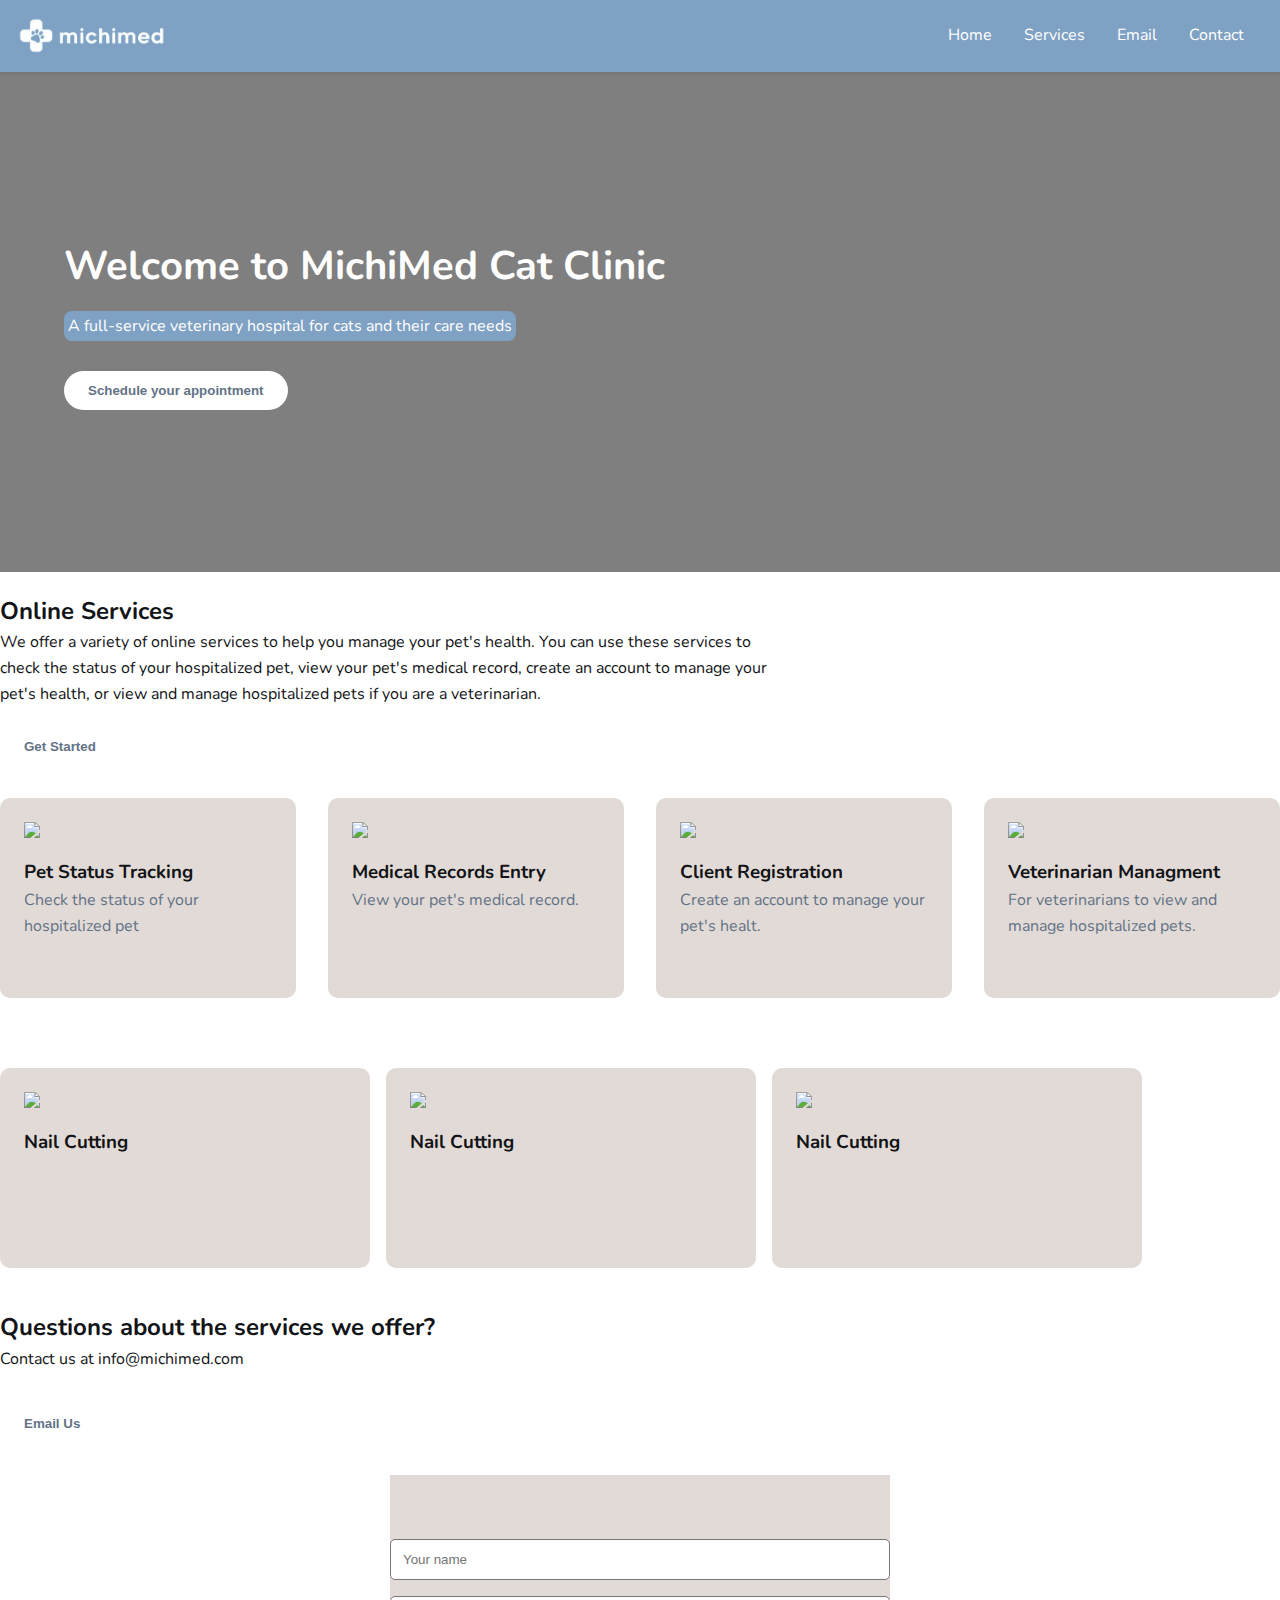
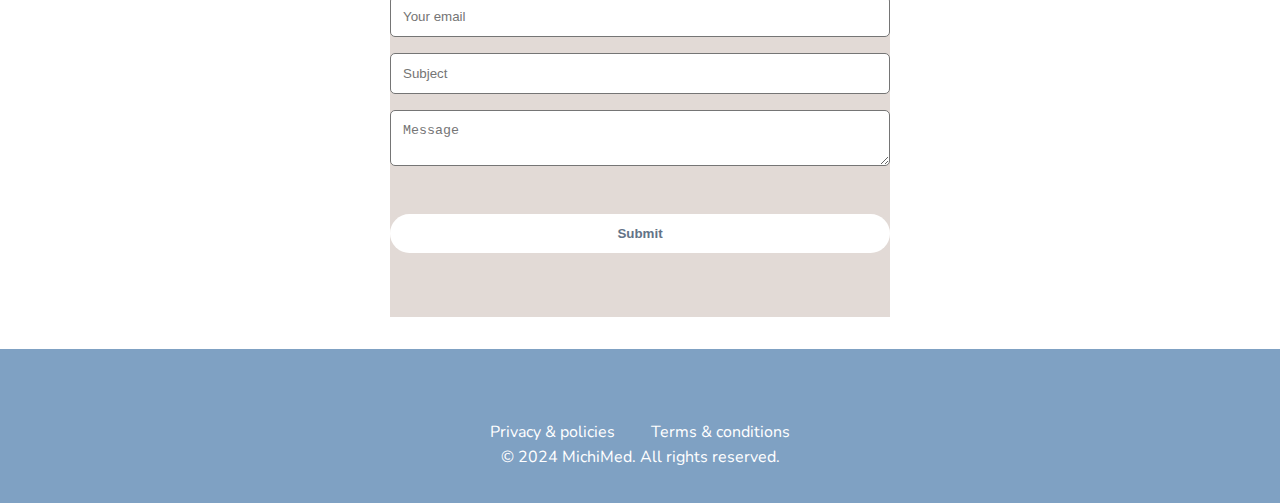
==== html/index.html @ 4d99fab2 "Hero with carrousel OK - Pending bugs on animations" ====
<!DOCTYPE html>
<html lang="es">
<head>
    <meta charset="UTF-8">
    <meta name="viewport" content="width=device-width, initial-scale=1.0">
    <link rel="stylesheet" href="../css/styles.css">
    <title>MichiMed</title>
</head>
<body>
    <header>
        <nav>
            <div class="logo">
                <img src="../assets/img/michimedpng.png" alt="MichiMed Logo">
            </div>
            <ul>
                <li><a href="#hero">Home</a></li>
                <li><a href="#online-services">Services</a></li>
                <li><a href="#contact-email">Email</a></li>
                <li><a href="#contact">Contact</a></li>
            </ul>
        </nav>
    </header>
    <main>
        <section id="hero">
            <div class="overlay"></div>
            <div class="carousel">
                <div class="slide" style="background-image: url('../assets/img/bg_hero.jpg');"></div>
                <div class="slide" style="background-image: url('../assets/img/bg_hero2.jpg');"></div>
                <div class="slide" style="background-image: url('../assets/img/bg_hero3.jpg');"></div>
            </div>
            <div class="content">
                <h1>Welcome to MichiMed Cat Clinic</h1>
                <p><mark>A full-service veterinary hospital for cats and their care needs</mark></p>
                <button>Schedule your appointment</button>
            </div>
        </section>

        <section id="online-services">
          <h2>Online Services</h2>
          <p>
            We offer a variety of online services to help you manage your pet's
            health. You can use these services to check the status of your
            hospitalized pet, view your pet's medical record, create an account to
            manage your pet's health, or view and manage hospitalized pets if you
            are a veterinarian.
          </p>
          <button>Get Started</button>
        </section>
  
        <section class="service-grid">
          <div class="service-item">
            <img src="Vector - 0.png" alt="Pet Status Tracking" />
            <h3>Pet Status Tracking</h3>
            <p>Check the status of your hospitalized pet</p>
          </div>
          <div class="service-item">
            <img src="Vector - 1.png" alt="MedicalRecordsEntry" />
            <h3>Medical Records Entry</h3>
            <p>View your pet's medical record.</p>
          </div>
          <div class="service-item">
            <img src="Vector - 2.png" alt="Client Registration" />
            <h3>Client Registration</h3>
            <p>Create an account to manage your pet's healt.</p>
          </div>
          <div class="service-item">
            <img src="Vector - 3.png" alt="Veterinarian Managment" />
            <h3>Veterinarian Managment</h3>
            <p>For veterinarians to view and manage hospitalized pets.</p>
          </div>
        </section>
  
        <section id="additional-services">
          <div class="service-item">
            <img src="" alt="Nail Cutting" />
            <h3>Nail Cutting</h3>
          </div>
  
          <div class="service-item">
            <img src="" alt="Nail Cutting" />
            <h3>Nail Cutting</h3>
          </div>
  
          <div class="service-item">
            <img src="" alt="Nail Cutting" />
            <h3>Nail Cutting</h3>
          </div>
        </section>
  
        <section id="contact-email">
          <h2>Questions about the services we offer?</h2>
          <p>Contact us at info@michimed.com</p>
          <button>Email Us</button>
  
          <form id="contact">
            <input type="text" placeholder="Your name" required />
            <input type="email" placeholder="Your email" required />
            <input type="text" placeholder="Subject" required />
            <textarea placeholder="Message" required></textarea>
            <button type="submit">Submit</button>
          </form>
        </section>
      </main>
  
      <footer>
        <div class="social-links">
          <a href="#" aria-label="Instagram"><i class="icon-instagram"></i></a>
          <a href="#" aria-label="Phone"><i class="icon-phone"></i></a>
          <a href="#" aria-label="Twitter"><i class="icon-twitter"></i></a>
        </div>
        <div class="legal">
          <a href="#">Privacy & policies</a>
          <a href="#">Terms & conditions</a>
        </div>
        <p>&copy; 2024 MichiMed. All rights reserved.</p>
      </footer>
  
      <script src="../js/script.js"></script>
    </body>
  </html>
---- css/styles.css ----
@import url('https://fonts.googleapis.com/css2?family=Nunito:ital,wght@0,200..1000;1,200..1000&display=swap');

:root {
    --primary-color: #7FA1C3;
    --secondary-color: #E2DAD6;
    --text-color: #121417;
    --text-secondary: #637387;
    --white: #FFFFFF;
    --gray: #757575;
}

* {
    margin: 0;
    padding: 0;
    box-sizing: border-box;
}

body {
    font-family: "Nunito", sans-serif;
    font-size: 16px;
    line-height: 1.6;
    color: var(--text-color);
    display: flex;
    flex-direction: column;

}

html {
    scroll-behavior: smooth;
}

/* HEADER */
header {
    background-color: var(--primary-color);
    padding: 1rem;
    box-shadow: 0 2px 4px rgba(0,0,0,0.1);
}

nav {
    display: flex;
    justify-content: space-between;
    align-items: center;
}

.logo {
    display: flex;
    align-items: center;
}

.logo img {
    height: 40px;
}

nav ul {
    display: flex;
    list-style-type: none;
    margin-right: 20px;
}

nav ul li {
    margin-left: 2rem;
}

nav ul li a {
    text-decoration: none;
    color: var(--white);
}

/* HERO */
#hero {
    position: relative;
    /* background-image: url('../assets/img/bg_hero.jpg'); */
    /* background-size: cover; */
    /* background-position: center; */
    height: 500px;
    display: flex;
    flex-direction: column;
    justify-content: center;
    align-items: flex-start;
    padding: 0 5%;
    overflow: hidden;
    color: var(--white);
}

#hero .overlay {
    position: absolute;
    top: 0;
    left: 0;
    width: 100%;
    height: 100%;
    background: rgba(0, 0, 0, 0.5); /* Ajusta la opacidad según tus necesidades */
    z-index: 1;
}

#hero .carousel {
    position: absolute;
    top: 0;
    left: 0;
    width: 100%;
    height: 100%;
    display: flex;
    z-index: 0;
    animation: slide 15s infinite;
}

#hero .slide {
    min-width: 100%;
    height: 100%;
    background-size: cover;
    background-position: center;
    transition: opacity 1s ease-in-out;
}

.slide {
    opacity: 0;
    transition: opacity 1s;
}

.slide.active {
    opacity: 1;
}

#hero .content {
    position: relative;
    z-index: 2;
}

#hero h1, #hero p, #hero button {
    position: relative;
    z-index: 2;
}

#hero h1 {
    font-size: 2.5rem;
    margin-bottom: 1rem;
}

mark{
    background-color: var(--primary-color);
    color: var(--white);
    padding: 0.25rem;
    border-radius: 0.5rem;
}

button {
    margin-top: 2rem;
    background-color: var(--white);
    color: var(--text-secondary);
    font-weight: bold;
    border: none;
    padding: 0.75rem 1.5rem;
    cursor: pointer;
    transition: background-color 0.3s ease;
    border-radius: 40px;
}

button:hover {
    background-color: var(--text-secondary);
    color: var(--white);
}

@keyframes slide {
    0% { transform: translateX(0%); }
    33% { transform: translateX(0%); }
    38% { transform: translateX(-100%); }
    71% { transform: translateX(-100%); }
    76% { transform: translateX(-200%); }
    100% { transform: translateX(-200%); }
}

/* SERVICES */
#online-services {
    margin-top: 20px;
    display:flex;
    flex-direction: column;
    align-items: flex-start;
    width: 60%;
}

#online-services button{
    margin-top: 20px;
}

#additional-services {
    justify-self: center;
    height: 200px;
    display: grid;
    grid-template-columns: 370px 370px 370px;
    grid-template-rows: 100%;
    gap: 1rem;
    width: 100%;
    margin-bottom: 40px;
}

.service-grid {
    height: 200px;
    display: grid;
    grid-template-columns: repeat(auto-fit, minmax(200px, 1fr));
    grid-template-rows: 100%;
    gap: 2rem;
    width: 100%;
    margin-top: 2rem;
    margin-bottom: 70px;
}

.service-item {
    background-color: var(--secondary-color);
    padding: 1.5rem;
    height: 100%;
    border-radius: 10px;
    text-align: center;
    display:flex;
    flex-direction: column;
    align-items: flex-start;
}

.service-item img {
    width: 20px;
    height: 20px;
    margin-bottom: 1rem;
}

.service-item p {
    text-align: start;
    color: var(--text-secondary);
}

#contact {
    background-color: var(--secondary-color);
    padding: 4rem 0;
    text-align: center;
}

form {
    max-width: 500px;
    margin: 2rem auto;
    display: flex;
    flex-direction: column;
}

input, textarea {
    margin-bottom: 1rem;
    padding: 0.75rem;
    border: 1px solid var(--gray);
    border-radius: 5px;
}

footer {
    background-color: var(--primary-color);
    color: var(--white);
    padding: 2rem 0;
    text-align: center;
}

.social-links a {
    color: var(--white);
    margin: 0 0.5rem;
    font-size: 1.5rem;
}

.legal a {
    color: var(--white);
    margin: 0 1rem;
    text-decoration: none;
}

@media (max-width: 768px) {
    nav ul {
        display: none;
    }
    
    #hero {
        height: 300px;
    }
}
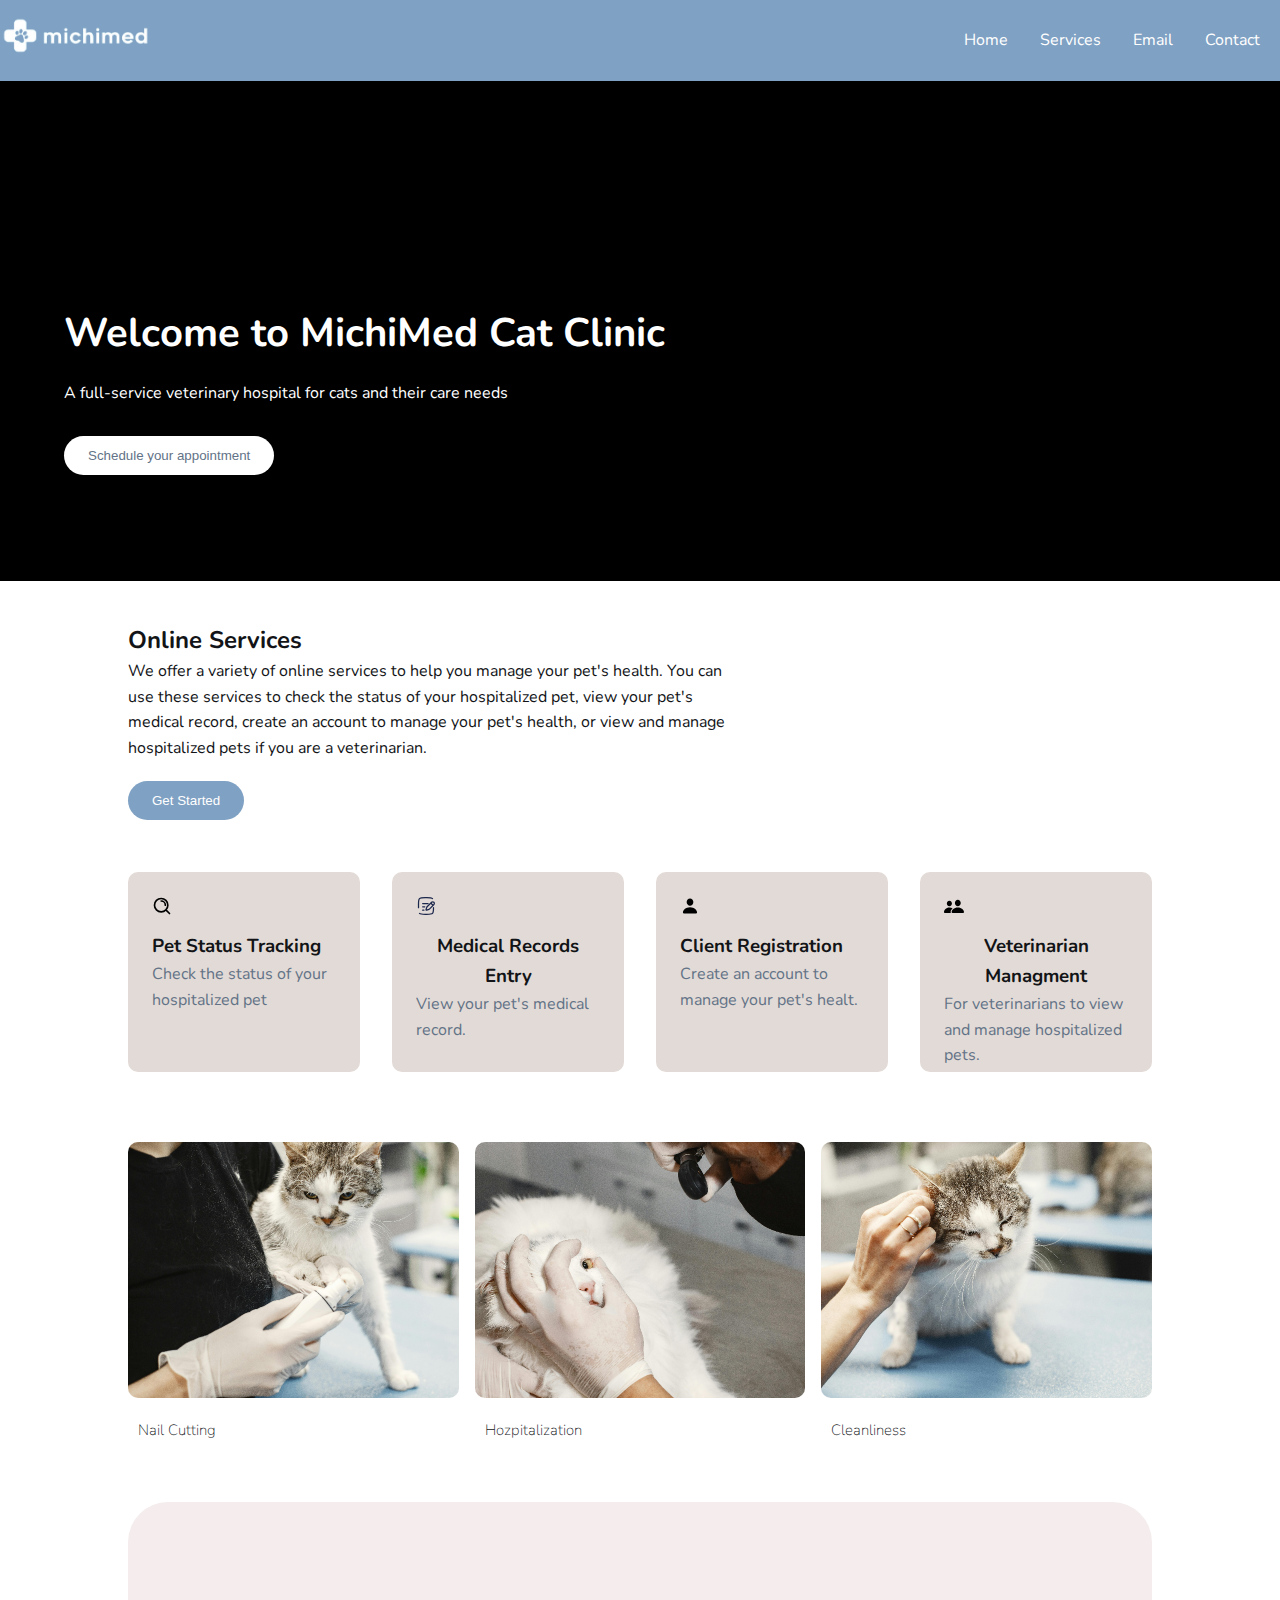
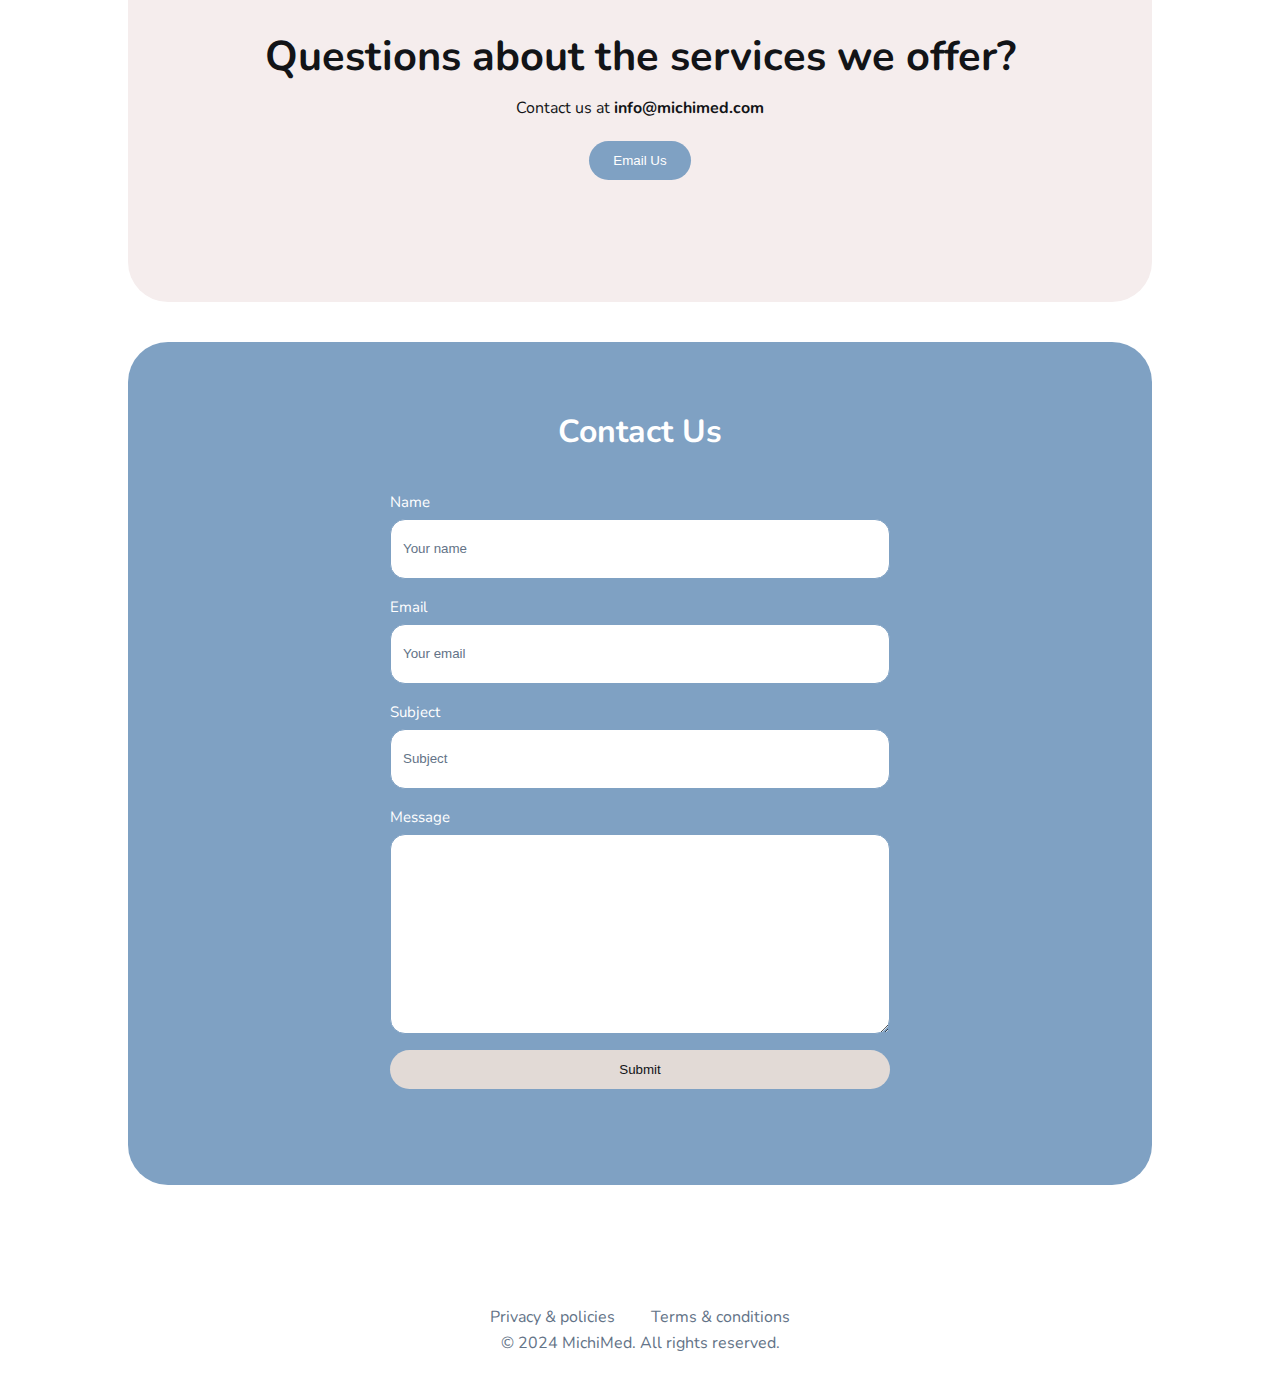
==== commit 6f9cae36: "Services, Contact and Footer" ====
--- a/html/index.html
+++ b/html/index.html
@@ -1,121 +1,133 @@
 <!DOCTYPE html>
 <html lang="es">
-<head>
-    <meta charset="UTF-8">
-    <meta name="viewport" content="width=device-width, initial-scale=1.0">
-    <link rel="stylesheet" href="../css/styles.css">
+  <head>
+    <meta charset="UTF-8" />
+    <meta name="viewport" content="width=device-width, initial-scale=1.0" />
+    <link rel="preconnect" href="https://fonts.googleapis.com" />
+    <link rel="preconnect" href="https://fonts.gstatic.com" crossorigin />
+    <link
+      href="https://fonts.googleapis.com/css2?family=Nunito:ital,wght@0,200..1000;1,200..1000&display=swap"
+      rel="stylesheet"
+    />
+    <link rel="stylesheet" href="../css/styles.css" />
     <title>MichiMed</title>
-</head>
-<body>
+  </head>
+  <body>
     <header>
-        <nav>
-            <div class="logo">
-                <img src="../assets/img/michimedpng.png" alt="MichiMed Logo">
-            </div>
-            <ul>
-                <li><a href="#hero">Home</a></li>
-                <li><a href="#online-services">Services</a></li>
-                <li><a href="#contact-email">Email</a></li>
-                <li><a href="#contact">Contact</a></li>
-            </ul>
-        </nav>
+      <nav>
+        <div class="logo">
+          <img src="../assets/img/michimedpng.png" alt="MichiMed Logo" />
+        </div>
+        <ul>
+          <li><a href="#hero">Home</a></li>
+          <li><a href="#online-services">Services</a></li>
+          <li><a href="#contact-email">Email</a></li>
+          <li><a href="#contact">Contact</a></li>
+        </ul>
+      </nav>
     </header>
+
+    <section id="hero">
+      <div>
+        <h1>Welcome to MichiMed Cat Clinic</h1>
+        <p>A full-service veterinary hospital for cats and their care needs</p>
+        <button>Schedule your appointment</button>
+      </div>
+    </section>
+
     <main>
-        <section id="hero">
-            <div class="overlay"></div>
-            <div class="carousel">
-                <div class="slide" style="background-image: url('../assets/img/bg_hero.jpg');"></div>
-                <div class="slide" style="background-image: url('../assets/img/bg_hero2.jpg');"></div>
-                <div class="slide" style="background-image: url('../assets/img/bg_hero3.jpg');"></div>
-            </div>
-            <div class="content">
-                <h1>Welcome to MichiMed Cat Clinic</h1>
-                <p><mark>A full-service veterinary hospital for cats and their care needs</mark></p>
-                <button>Schedule your appointment</button>
-            </div>
-        </section>
+      <section id="online-services">
+        <h2>Online Services</h2>
+        <p>
+          We offer a variety of online services to help you manage your pet's
+          health. You can use these services to check the status of your
+          hospitalized pet, view your pet's medical record, create an account to
+          manage your pet's health, or view and manage hospitalized pets if you
+          are a veterinarian.
+        </p>
+        <button>Get Started</button>
+      </section>
 
-        <section id="online-services">
-          <h2>Online Services</h2>
-          <p>
-            We offer a variety of online services to help you manage your pet's
-            health. You can use these services to check the status of your
-            hospitalized pet, view your pet's medical record, create an account to
-            manage your pet's health, or view and manage hospitalized pets if you
-            are a veterinarian.
-          </p>
-          <button>Get Started</button>
-        </section>
-  
-        <section class="service-grid">
-          <div class="service-item">
-            <img src="Vector - 0.png" alt="Pet Status Tracking" />
-            <h3>Pet Status Tracking</h3>
-            <p>Check the status of your hospitalized pet</p>
-          </div>
-          <div class="service-item">
-            <img src="Vector - 1.png" alt="MedicalRecordsEntry" />
-            <h3>Medical Records Entry</h3>
-            <p>View your pet's medical record.</p>
-          </div>
-          <div class="service-item">
-            <img src="Vector - 2.png" alt="Client Registration" />
-            <h3>Client Registration</h3>
-            <p>Create an account to manage your pet's healt.</p>
-          </div>
-          <div class="service-item">
-            <img src="Vector - 3.png" alt="Veterinarian Managment" />
-            <h3>Veterinarian Managment</h3>
-            <p>For veterinarians to view and manage hospitalized pets.</p>
-          </div>
-        </section>
-  
-        <section id="additional-services">
-          <div class="service-item">
-            <img src="" alt="Nail Cutting" />
-            <h3>Nail Cutting</h3>
-          </div>
-  
-          <div class="service-item">
-            <img src="" alt="Nail Cutting" />
-            <h3>Nail Cutting</h3>
-          </div>
-  
-          <div class="service-item">
-            <img src="" alt="Nail Cutting" />
-            <h3>Nail Cutting</h3>
-          </div>
-        </section>
-  
-        <section id="contact-email">
-          <h2>Questions about the services we offer?</h2>
-          <p>Contact us at info@michimed.com</p>
-          <button>Email Us</button>
-  
-          <form id="contact">
-            <input type="text" placeholder="Your name" required />
-            <input type="email" placeholder="Your email" required />
-            <input type="text" placeholder="Subject" required />
-            <textarea placeholder="Message" required></textarea>
-            <button type="submit">Submit</button>
-          </form>
-        </section>
-      </main>
-  
-      <footer>
-        <div class="social-links">
-          <a href="#" aria-label="Instagram"><i class="icon-instagram"></i></a>
-          <a href="#" aria-label="Phone"><i class="icon-phone"></i></a>
-          <a href="#" aria-label="Twitter"><i class="icon-twitter"></i></a>
+      <section class="service-grid">
+        <div class="service-item">
+          <img src="../assets/icons/search.svg" alt="Pet Status Tracking" />
+          <h3>Pet Status Tracking</h3>
+          <p>Check the status of your hospitalized pet</p>
         </div>
-        <div class="legal">
-          <a href="#">Privacy & policies</a>
-          <a href="#">Terms & conditions</a>
+        <div class="service-item">
+          <img src="../assets/icons/document.svg" alt="MedicalRecordsEntry" />
+          <h3>Medical Records Entry</h3>
+          <p>View your pet's medical record.</p>
         </div>
-        <p>&copy; 2024 MichiMed. All rights reserved.</p>
-      </footer>
-  
-      <script src="../js/script.js"></script>
-    </body>
-  </html>
-  +        <div class="service-item">
+          <img src="../assets/icons/person.svg" alt="Client Registration" />
+          <h3>Client Registration</h3>
+          <p>Create an account to manage your pet's healt.</p>
+        </div>
+        <div class="service-item">
+          <img
+            src="../assets/icons/person-2.svg"
+            alt="Veterinarian Managment"
+          />
+          <h3>Veterinarian Managment</h3>
+          <p>For veterinarians to view and manage hospitalized pets.</p>
+        </div>
+      </section>
+
+      <section id="additional-services">
+        <div class="additional_service-item">
+          <img src="../assets/img/Logo2.png" alt="Nail Cutting" />
+
+          <h3>Nail Cutting</h3>
+        </div>
+
+        <div class="additional_service-item">
+          <img src="../assets/img/Logo3.png" alt="Hozpitalization" />
+          <h3>Hozpitalization</h3>
+        </div>
+
+        <div class="additional_service-item">
+          <img src="../assets/img/Logo4.png" alt="Cleanliness" />
+
+          <h3>Cleanliness</h3>
+        </div>
+      </section>
+
+      <section id="contact-email">
+        <h2>Questions about the services we offer?</h2>
+        <p>Contact us at <strong>info@michimed.com</strong></p>
+        <button>Email Us</button>
+      </section>
+
+      <section id="contact">
+        <h1>Contact Us</h1>
+        <form>
+          <h3>Name</h3>
+          <input type="text" placeholder="Your name" required />
+          <h3>Email</h3>
+          <input type="email" placeholder="Your email" required />
+          <h3>Subject</h3>
+          <input type="text" placeholder="Subject" required />
+          <h3>Message</h3>
+          <textarea class="Message" type="text" required></textarea>
+          <button type="submit">Submit</button>
+        </form>
+      </section>
+    </main>
+
+    <footer>
+      <div class="social-links">
+        <a href="#" aria-label="Instagram"><i class="icon-instagram"></i></a>
+        <a href="#" aria-label="Phone"><i class="icon-phone"></i></a>
+        <a href="#" aria-label="Twitter"><i class="icon-twitter"></i></a>
+      </div>
+      <div class="legal">
+        <a href="#">Privacy & policies</a>
+        <a href="#">Terms & conditions</a>
+      </div>
+      <p>&copy; 2024 MichiMed. All rights reserved.</p>
+    </footer>
+
+    <script src="./script.js"></script>
+  </body>
+</html>
--- a/css/styles.css
+++ b/css/styles.css
@@ -1,8 +1,7 @@
-@import url('https://fonts.googleapis.com/css2?family=Nunito:ital,wght@0,200..1000;1,200..1000&display=swap');
-
 :root {
     --primary-color: #7FA1C3;
     --secondary-color: #E2DAD6;
+    --terciary-color: #F5EDED;
     --text-color: #121417;
     --text-secondary: #637387;
     --white: #FFFFFF;
@@ -29,21 +28,21 @@
     scroll-behavior: smooth;
 }
 
-/* HEADER */
+.container {
+    width: 90%;
+    max-width: 1200px;
+    margin: 0 auto;
+}
+
 header {
     background-color: var(--primary-color);
-    padding: 1rem;
+    padding: 1rem 0;
     box-shadow: 0 2px 4px rgba(0,0,0,0.1);
 }
 
 nav {
     display: flex;
     justify-content: space-between;
-    align-items: center;
-}
-
-.logo {
-    display: flex;
     align-items: center;
 }
 
@@ -66,68 +65,18 @@
     color: var(--white);
 }
 
-/* HERO */
 #hero {
-    position: relative;
-    /* background-image: url('../assets/img/bg_hero.jpg'); */
-    /* background-size: cover; */
-    /* background-position: center; */
-    height: 500px;
-    display: flex;
-    flex-direction: column;
-    justify-content: center;
-    align-items: flex-start;
-    padding: 0 5%;
-    overflow: hidden;
-    color: var(--white);
-}
-
-#hero .overlay {
-    position: absolute;
-    top: 0;
-    left: 0;
-    width: 100%;
-    height: 100%;
-    background: rgba(0, 0, 0, 0.5); /* Ajusta la opacidad según tus necesidades */
-    z-index: 1;
-}
-
-#hero .carousel {
-    position: absolute;
-    top: 0;
-    left: 0;
-    width: 100%;
-    height: 100%;
-    display: flex;
-    z-index: 0;
-    animation: slide 15s infinite;
-}
-
-#hero .slide {
-    min-width: 100%;
-    height: 100%;
+    /* background-image: url('path-to-hero-image.jpg'); */
+    background-color: #000;
     background-size: cover;
     background-position: center;
-    transition: opacity 1s ease-in-out;
-}
-
-.slide {
-    opacity: 0;
-    transition: opacity 1s;
-}
-
-.slide.active {
-    opacity: 1;
-}
-
-#hero .content {
-    position: relative;
-    z-index: 2;
-}
-
-#hero h1, #hero p, #hero button {
-    position: relative;
-    z-index: 2;
+    height: 500px;
+    display: flex;
+    flex-direction: column;
+    justify-content: center;
+    align-items: flex-start;
+    padding: 0 5%;
+    color: var(--white);
 }
 
 #hero h1 {
@@ -135,42 +84,49 @@
     margin-bottom: 1rem;
 }
 
-mark{
-    background-color: var(--primary-color);
-    color: var(--white);
-    padding: 0.25rem;
-    border-radius: 0.5rem;
-}
-
-button {
-    margin-top: 2rem;
+#hero div {
+    margin-top: 10%;
+}
+
+#hero button {
     background-color: var(--white);
     color: var(--text-secondary);
-    font-weight: bold;
     border: none;
+    margin-top: 30px;
     padding: 0.75rem 1.5rem;
+    border-radius: 5px;
     cursor: pointer;
     transition: background-color 0.3s ease;
     border-radius: 40px;
 }
 
+main {
+    align-self: center;
+    display: flex;
+    flex-direction: column;
+    align-items: flex-start;
+    width: 80%;
+}
+
+button {
+    background-color: var(--primary-color);
+    color: var(--white);
+    border: none;
+    padding: 0.75rem 1.5rem;
+    border-radius: 5px;
+    cursor: pointer;
+    transition: background-color 0.3s ease;
+    border-radius: 40px;
+
+}
+
 button:hover {
-    background-color: var(--text-secondary);
-    color: var(--white);
-}
-
-@keyframes slide {
-    0% { transform: translateX(0%); }
-    33% { transform: translateX(0%); }
-    38% { transform: translateX(-100%); }
-    71% { transform: translateX(-100%); }
-    76% { transform: translateX(-200%); }
-    100% { transform: translateX(-200%); }
-}
-
-/* SERVICES */
+    background-color: #3A80D2;
+}
+
 #online-services {
-    margin-top: 20px;
+    margin-top: 40px;
+    margin-bottom: 20px;
     display:flex;
     flex-direction: column;
     align-items: flex-start;
@@ -181,16 +137,6 @@
     margin-top: 20px;
 }
 
-#additional-services {
-    justify-self: center;
-    height: 200px;
-    display: grid;
-    grid-template-columns: 370px 370px 370px;
-    grid-template-rows: 100%;
-    gap: 1rem;
-    width: 100%;
-    margin-bottom: 40px;
-}
 
 .service-grid {
     height: 200px;
@@ -225,10 +171,77 @@
     color: var(--text-secondary);
 }
 
+#additional-services {
+    justify-self: center;
+    height: 300px;
+    display: flex;
+    flex-direction: row;
+    justify-content: space-between;
+    gap: 1rem;
+    width: 100%;
+    margin-bottom: 60px;
+}
+
+.additional_service-item {
+    display: flex;
+    flex-direction: column;
+    align-items: flex-start;
+    width: 33%;
+    padding: 0;
+    border-radius: 10px;
+}
+
+
+.additional_service-item img {
+    position: relative;
+    object-fit: none;
+    width: 100%;
+    height: 90%;
+    border-radius: 10px;
+   
+}
+
+.additional_service-item h3 {
+    font-size: 15px;
+    font-weight:200;
+    margin-left: 10px;
+    margin-top: 20px;
+}
+
+#contact-email {
+    display: flex;
+    flex-direction: column;
+    align-items: center;
+    justify-content: center;
+    width: 100%;
+    height: 400px;
+    background-color: var(--terciary-color);
+    border-radius: 40px;
+}
+
+#contact-email h2 {
+    margin-bottom: 5px;
+    font-size: 2.6rem;
+}
+
+#contact-email button {
+    margin-top: 20px;
+}
+
+
 #contact {
-    background-color: var(--secondary-color);
+    background-color: var(--primary-color);
     padding: 4rem 0;
     text-align: center;
+    align-self: center;
+    margin-top: 40px;
+    border-radius: 40px;
+    width: 100%;
+    margin-bottom: 50px;
+}
+
+#contact h1 {
+    color:var(--white)
 }
 
 form {
@@ -238,28 +251,60 @@
     flex-direction: column;
 }
 
-input, textarea {
+form h3 {
+    align-self: flex-start;
+    font-size: 15px;
+    font-weight: 400;
+    color: var(--white);
+    margin-bottom: 5px;
+}
+
+form input, textarea {
     margin-bottom: 1rem;
     padding: 0.75rem;
-    border: 1px solid var(--gray);
-    border-radius: 5px;
-}
+    border: 1px solid var(--primary-color);
+    border-radius: 15px;
+    font-weight: 100;
+}
+
+form input{
+    height: 60px
+}
+
+form input::placeholder{
+    color: var(--text-secondary);
+}
+
+form button {
+    background-color: var(--secondary-color);
+    color: var(--text-color)
+}
+
+form button:hover {
+    background-color: var(--terciary-color);
+}
+
+.Message {
+    height: 200px;
+}
+
+
 
 footer {
-    background-color: var(--primary-color);
-    color: var(--white);
+    background-color: var(--white);
+    color: var(--text-secondary);
     padding: 2rem 0;
     text-align: center;
 }
 
 .social-links a {
-    color: var(--white);
+    color: var(--text-secondary);
     margin: 0 0.5rem;
     font-size: 1.5rem;
 }
 
 .legal a {
-    color: var(--white);
+    color: var(--text-secondary);
     margin: 0 1rem;
     text-decoration: none;
 }
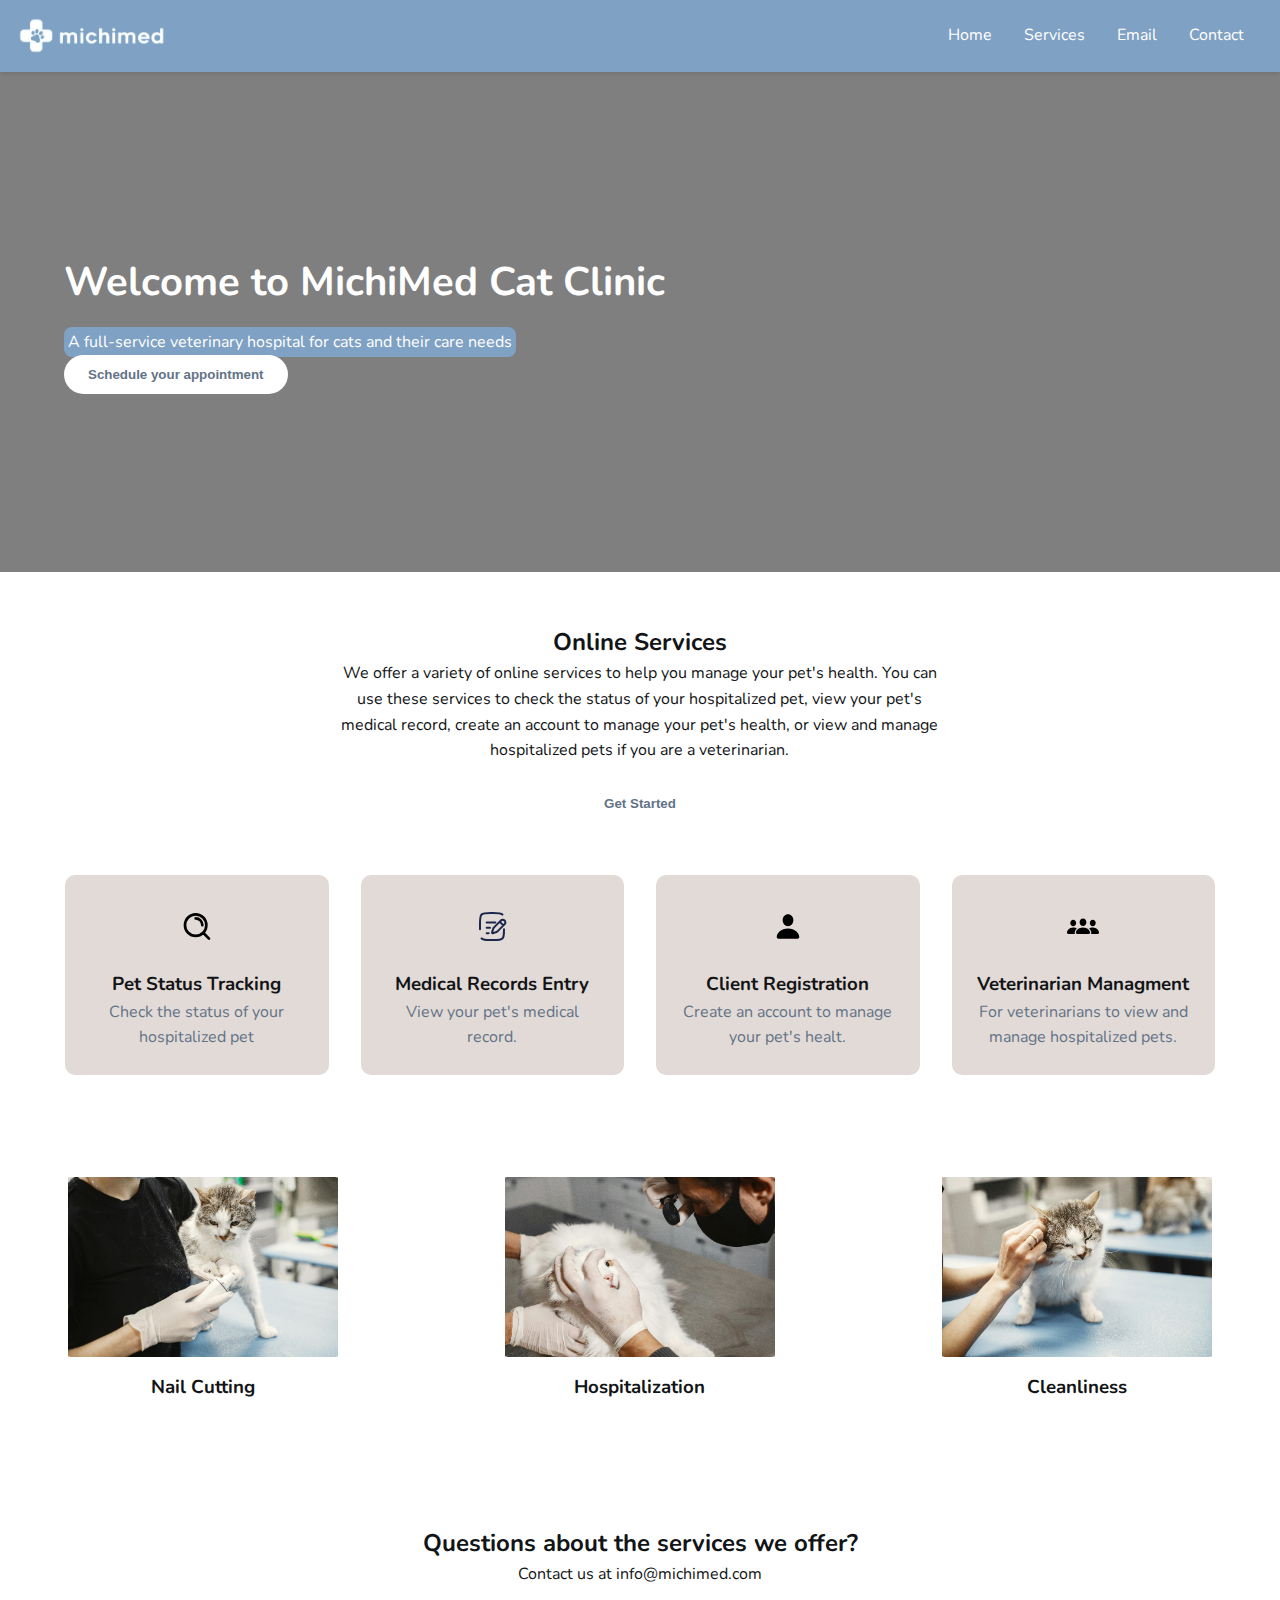
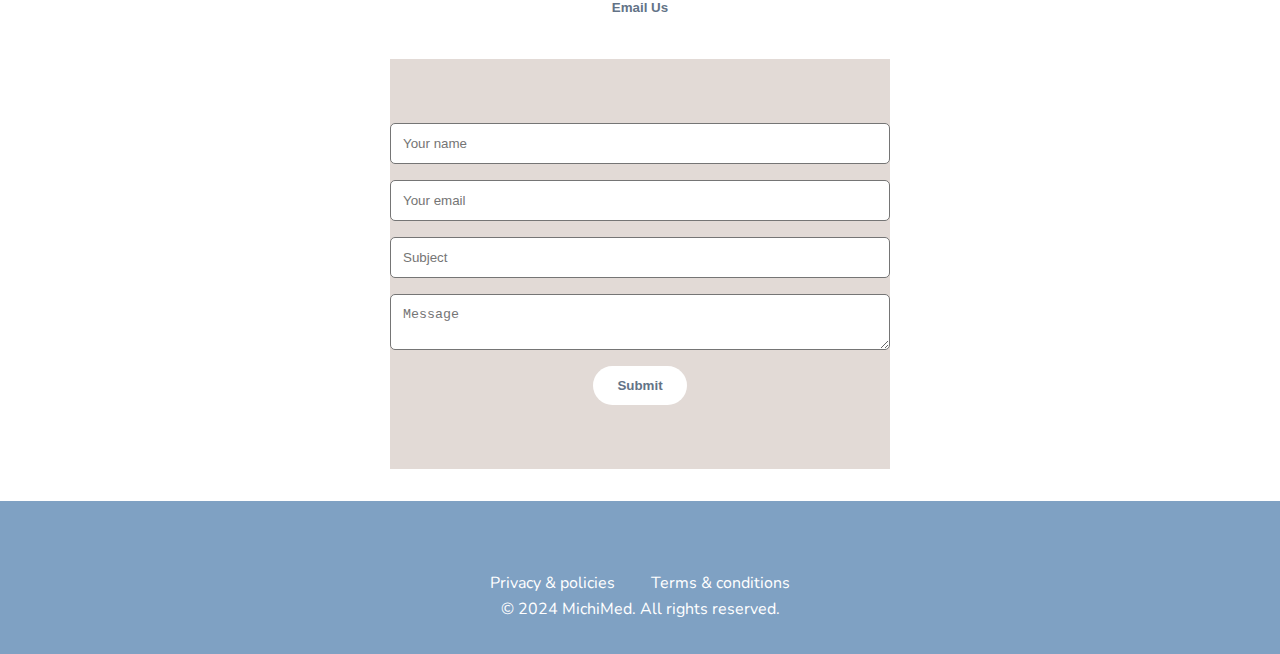
==== commit 993c069e: "cambios en el body" ====
--- a/html/index.html
+++ b/html/index.html
@@ -1,133 +1,121 @@
 <!DOCTYPE html>
 <html lang="es">
-  <head>
-    <meta charset="UTF-8" />
-    <meta name="viewport" content="width=device-width, initial-scale=1.0" />
-    <link rel="preconnect" href="https://fonts.googleapis.com" />
-    <link rel="preconnect" href="https://fonts.gstatic.com" crossorigin />
-    <link
-      href="https://fonts.googleapis.com/css2?family=Nunito:ital,wght@0,200..1000;1,200..1000&display=swap"
-      rel="stylesheet"
-    />
-    <link rel="stylesheet" href="../css/styles.css" />
+<head>
+    <meta charset="UTF-8">
+    <meta name="viewport" content="width=device-width, initial-scale=1.0">
+    <link rel="stylesheet" href="../css/styles.css">
     <title>MichiMed</title>
-  </head>
-  <body>
+</head>
+<body>
     <header>
-      <nav>
-        <div class="logo">
-          <img src="../assets/img/michimedpng.png" alt="MichiMed Logo" />
+        <nav>
+            <div class="logo">
+                <img src="../assets/img/michimedpng.png" alt="MichiMed Logo">
+            </div>
+            <ul>
+                <li><a href="#hero">Home</a></li>
+                <li><a href="#online-services">Services</a></li>
+                <li><a href="#contact-email">Email</a></li>
+                <li><a href="#contact">Contact</a></li>
+            </ul>
+        </nav>
+    </header>
+    <main>
+        <section id="hero">
+            <div class="overlay"></div>
+            <div class="carousel">
+                <div class="slide" style="background-image: url('../assets/img/bg_hero.jpg');"></div>
+                <div class="slide" style="background-image: url('../assets/img/bg_hero2.jpg');"></div>
+                <div class="slide" style="background-image: url('../assets/img/bg_hero3.jpg');"></div>
+            </div>
+            <div class="content">
+                <h1>Welcome to MichiMed Cat Clinic</h1>
+                <p><mark>A full-service veterinary hospital for cats and their care needs</mark></p>
+                <button>Schedule your appointment</button>
+            </div>
+        </section>
+
+        <section id="online-services">
+          <h2>Online Services</h2>
+          <p>
+            We offer a variety of online services to help you manage your pet's
+            health. You can use these services to check the status of your
+            hospitalized pet, view your pet's medical record, create an account to
+            manage your pet's health, or view and manage hospitalized pets if you
+            are a veterinarian.
+          </p>
+          <button>Get Started</button>
+        </section>
+  
+        <section class="service-grid">
+          <div class="service-item">
+            <img src="../assets/icons/search.svg" alt="Pet Status Tracking" />
+            <h3>Pet Status Tracking</h3>
+            <p>Check the status of your hospitalized pet</p>
+          </div>
+          <div class="service-item">
+            <img src="../assets/icons/document.svg" alt="MedicalRecordsEntry" />
+            <h3>Medical Records Entry</h3>
+            <p>View your pet's medical record.</p>
+          </div>
+          <div class="service-item">
+            <img src="../assets/icons/person.svg" alt="Client Registration" />
+            <h3>Client Registration</h3>
+            <p>Create an account to manage your pet's healt.</p>
+          </div>
+          <div class="service-item">
+            <img src="../assets/icons/person-3.svg" alt="Veterinarian Managment" />
+            <h3>Veterinarian Managment</h3>
+            <p>For veterinarians to view and manage hospitalized pets.</p>
+          </div>
+        </section>
+  
+        <section id="additional-services">
+          <div class="adservice-item">
+            <img src="../assets/img/Logo2.png" alt="Nail Cutting" />
+            <h3>Nail Cutting</h3>
+          </div>
+  
+          <div class="adservice-item">
+            <img src="../assets/img/Logo3.png" alt="Hospitalization" />
+            <h3>Hospitalization</h3>
+          </div>
+  
+          <div class="adservice-item">
+            <img src="../assets/img/Logo4.png" alt="Cleanliness" />
+            <h3>Cleanliness</h3>
+          </div>
+        </section>
+  
+        <section id="contact-email">
+          <h2>Questions about the services we offer?</h2>
+          <p>Contact us at info@michimed.com</p>
+          <button>Email Us</button>
+  
+          <form id="contact">
+            <input type="text" placeholder="Your name" required />
+            <input type="email" placeholder="Your email" required />
+            <input type="text" placeholder="Subject" required />
+            <textarea placeholder="Message" required></textarea>
+            <button type="submit">Submit</button>
+          </form>
+        </section>
+      </main>
+  
+      <footer>
+        <div class="social-links">
+          <a href="#" aria-label="Instagram"><i class="icon-instagram"></i></a>
+          <a href="#" aria-label="Phone"><i class="icon-phone"></i></a>
+          <a href="#" aria-label="Twitter"><i class="icon-twitter"></i></a>
         </div>
-        <ul>
-          <li><a href="#hero">Home</a></li>
-          <li><a href="#online-services">Services</a></li>
-          <li><a href="#contact-email">Email</a></li>
-          <li><a href="#contact">Contact</a></li>
-        </ul>
-      </nav>
-    </header>
-
-    <section id="hero">
-      <div>
-        <h1>Welcome to MichiMed Cat Clinic</h1>
-        <p>A full-service veterinary hospital for cats and their care needs</p>
-        <button>Schedule your appointment</button>
-      </div>
-    </section>
-
-    <main>
-      <section id="online-services">
-        <h2>Online Services</h2>
-        <p>
-          We offer a variety of online services to help you manage your pet's
-          health. You can use these services to check the status of your
-          hospitalized pet, view your pet's medical record, create an account to
-          manage your pet's health, or view and manage hospitalized pets if you
-          are a veterinarian.
-        </p>
-        <button>Get Started</button>
-      </section>
-
-      <section class="service-grid">
-        <div class="service-item">
-          <img src="../assets/icons/search.svg" alt="Pet Status Tracking" />
-          <h3>Pet Status Tracking</h3>
-          <p>Check the status of your hospitalized pet</p>
+        <div class="legal">
+          <a href="#">Privacy & policies</a>
+          <a href="#">Terms & conditions</a>
         </div>
-        <div class="service-item">
-          <img src="../assets/icons/document.svg" alt="MedicalRecordsEntry" />
-          <h3>Medical Records Entry</h3>
-          <p>View your pet's medical record.</p>
-        </div>
-        <div class="service-item">
-          <img src="../assets/icons/person.svg" alt="Client Registration" />
-          <h3>Client Registration</h3>
-          <p>Create an account to manage your pet's healt.</p>
-        </div>
-        <div class="service-item">
-          <img
-            src="../assets/icons/person-2.svg"
-            alt="Veterinarian Managment"
-          />
-          <h3>Veterinarian Managment</h3>
-          <p>For veterinarians to view and manage hospitalized pets.</p>
-        </div>
-      </section>
-
-      <section id="additional-services">
-        <div class="additional_service-item">
-          <img src="../assets/img/Logo2.png" alt="Nail Cutting" />
-
-          <h3>Nail Cutting</h3>
-        </div>
-
-        <div class="additional_service-item">
-          <img src="../assets/img/Logo3.png" alt="Hozpitalization" />
-          <h3>Hozpitalization</h3>
-        </div>
-
-        <div class="additional_service-item">
-          <img src="../assets/img/Logo4.png" alt="Cleanliness" />
-
-          <h3>Cleanliness</h3>
-        </div>
-      </section>
-
-      <section id="contact-email">
-        <h2>Questions about the services we offer?</h2>
-        <p>Contact us at <strong>info@michimed.com</strong></p>
-        <button>Email Us</button>
-      </section>
-
-      <section id="contact">
-        <h1>Contact Us</h1>
-        <form>
-          <h3>Name</h3>
-          <input type="text" placeholder="Your name" required />
-          <h3>Email</h3>
-          <input type="email" placeholder="Your email" required />
-          <h3>Subject</h3>
-          <input type="text" placeholder="Subject" required />
-          <h3>Message</h3>
-          <textarea class="Message" type="text" required></textarea>
-          <button type="submit">Submit</button>
-        </form>
-      </section>
-    </main>
-
-    <footer>
-      <div class="social-links">
-        <a href="#" aria-label="Instagram"><i class="icon-instagram"></i></a>
-        <a href="#" aria-label="Phone"><i class="icon-phone"></i></a>
-        <a href="#" aria-label="Twitter"><i class="icon-twitter"></i></a>
-      </div>
-      <div class="legal">
-        <a href="#">Privacy & policies</a>
-        <a href="#">Terms & conditions</a>
-      </div>
-      <p>&copy; 2024 MichiMed. All rights reserved.</p>
-    </footer>
-
-    <script src="./script.js"></script>
-  </body>
-</html>
+        <p>&copy; 2024 MichiMed. All rights reserved.</p>
+      </footer>
+  
+      <script src="../js/script.js"></script>
+    </body>
+  </html>
+  --- a/css/styles.css
+++ b/css/styles.css
@@ -1,7 +1,8 @@
+@import url('https://fonts.googleapis.com/css2?family=Nunito:ital,wght@0,200..1000;1,200..1000&display=swap');
+
 :root {
     --primary-color: #7FA1C3;
     --secondary-color: #E2DAD6;
-    --terciary-color: #F5EDED;
     --text-color: #121417;
     --text-secondary: #637387;
     --white: #FFFFFF;
@@ -21,22 +22,16 @@
     color: var(--text-color);
     display: flex;
     flex-direction: column;
-
 }
 
 html {
     scroll-behavior: smooth;
 }
 
-.container {
-    width: 90%;
-    max-width: 1200px;
-    margin: 0 auto;
-}
-
+/* HEADER */
 header {
     background-color: var(--primary-color);
-    padding: 1rem 0;
+    padding: 1rem;
     box-shadow: 0 2px 4px rgba(0,0,0,0.1);
 }
 
@@ -46,6 +41,11 @@
     align-items: center;
 }
 
+.logo {
+    display: flex;
+    align-items: center;
+}
+
 .logo img {
     height: 40px;
 }
@@ -65,18 +65,65 @@
     color: var(--white);
 }
 
+/* HERO */
 #hero {
-    /* background-image: url('path-to-hero-image.jpg'); */
-    background-color: #000;
-    background-size: cover;
-    background-position: center;
+    position: relative;
     height: 500px;
     display: flex;
     flex-direction: column;
     justify-content: center;
     align-items: flex-start;
     padding: 0 5%;
-    color: var(--white);
+    overflow: hidden;
+    color: var(--white);
+}
+
+#hero .overlay {
+    position: absolute;
+    top: 0;
+    left: 0;
+    width: 100%;
+    height: 100%;
+    background: rgba(0, 0, 0, 0.5); 
+    z-index: 1;
+}
+
+#hero .carousel {
+    position: absolute;
+    top: 0;
+    left: 0;
+    width: 100%;
+    height: 100%;
+    display: flex;
+    z-index: 0;
+    animation: slide 15s infinite;
+}
+
+#hero .slide {
+    min-width: 100%;
+    height: 100%;
+    background-size: cover;
+    background-position: center;
+    transition: opacity 1s ease-in-out;
+}
+
+.slide {
+    opacity: 0;
+    transition: opacity 1s;
+}
+
+.slide.active {
+    opacity: 1;
+}
+
+#hero .content {
+    position: relative;
+    z-index: 2;
+}
+
+#hero h1, #hero p, #hero button {
+    position: relative;
+    z-index: 2;
 }
 
 #hero h1 {
@@ -84,164 +131,102 @@
     margin-bottom: 1rem;
 }
 
-#hero div {
-    margin-top: 10%;
-}
-
-#hero button {
+mark {
+    background-color: var(--primary-color);
+    color: var(--white);
+    padding: 0.25rem;
+    border-radius: 0.5rem;
+}
+
+button {
+    margin-top: 2rem;
     background-color: var(--white);
     color: var(--text-secondary);
+    font-weight: bold;
     border: none;
-    margin-top: 30px;
     padding: 0.75rem 1.5rem;
-    border-radius: 5px;
     cursor: pointer;
     transition: background-color 0.3s ease;
     border-radius: 40px;
 }
 
-main {
-    align-self: center;
-    display: flex;
-    flex-direction: column;
-    align-items: flex-start;
-    width: 80%;
-}
-
-button {
-    background-color: var(--primary-color);
-    color: var(--white);
-    border: none;
-    padding: 0.75rem 1.5rem;
-    border-radius: 5px;
-    cursor: pointer;
-    transition: background-color 0.3s ease;
-    border-radius: 40px;
-
-}
-
 button:hover {
-    background-color: #3A80D2;
-}
-
+    background-color: var(--text-secondary);
+    color: var(--white);
+}
+
+@keyframes slide {
+    0% { transform: translateX(0%); }
+    33% { transform: translateX(0%); }
+    38% { transform: translateX(-100%); }
+    71% { transform: translateX(-100%); }
+    76% { transform: translateX(-200%); }
+    100% { transform: translateX(-200%); }
+}
+
+/* SERVICES */
 #online-services {
-    margin-top: 40px;
-    margin-bottom: 20px;
-    display:flex;
+    margin-top: 20px;
+    display: flex;
     flex-direction: column;
     align-items: flex-start;
     width: 60%;
 }
 
-#online-services button{
+#online-services button {
     margin-top: 20px;
 }
 
-
 .service-grid {
-    height: 200px;
     display: grid;
     grid-template-columns: repeat(auto-fit, minmax(200px, 1fr));
-    grid-template-rows: 100%;
     gap: 2rem;
     width: 100%;
     margin-top: 2rem;
     margin-bottom: 70px;
 }
 
+#additional-services {
+    display: grid;
+    grid-template-columns: repeat(auto-fit, minmax(200px, 1fr));
+    gap: 2rem;
+    width: 100%;
+    margin-top: 2rem;
+    margin-bottom: 70px;
+}
+
 .service-item {
     background-color: var(--secondary-color);
     padding: 1.5rem;
-    height: 100%;
+    height: 200px;
     border-radius: 10px;
     text-align: center;
-    display:flex;
-    flex-direction: column;
-    align-items: flex-start;
+    display: flex;
+    flex-direction: column;
+    align-items: center;
 }
 
 .service-item img {
-    width: 20px;
-    height: 20px;
+    width: 15%;
+    height: 150px;
     margin-bottom: 1rem;
+    border-radius: 10px;
 }
 
 .service-item p {
-    text-align: start;
+    text-align: center;
     color: var(--text-secondary);
 }
 
-#additional-services {
-    justify-self: center;
-    height: 300px;
-    display: flex;
-    flex-direction: row;
-    justify-content: space-between;
-    gap: 1rem;
-    width: 100%;
-    margin-bottom: 60px;
-}
-
-.additional_service-item {
-    display: flex;
-    flex-direction: column;
-    align-items: flex-start;
-    width: 33%;
-    padding: 0;
-    border-radius: 10px;
-}
-
-
-.additional_service-item img {
-    position: relative;
-    object-fit: none;
-    width: 100%;
-    height: 90%;
-    border-radius: 10px;
-   
-}
-
-.additional_service-item h3 {
-    font-size: 15px;
-    font-weight:200;
-    margin-left: 10px;
-    margin-top: 20px;
-}
-
+/* CONTACT */
 #contact-email {
-    display: flex;
-    flex-direction: column;
-    align-items: center;
-    justify-content: center;
-    width: 100%;
-    height: 400px;
-    background-color: var(--terciary-color);
-    border-radius: 40px;
-}
-
-#contact-email h2 {
-    margin-bottom: 5px;
-    font-size: 2.6rem;
-}
-
-#contact-email button {
-    margin-top: 20px;
-}
-
+    text-align: center;
+}
 
 #contact {
-    background-color: var(--primary-color);
+    background-color: var(--secondary-color);
     padding: 4rem 0;
     text-align: center;
-    align-self: center;
-    margin-top: 40px;
-    border-radius: 40px;
-    width: 100%;
-    margin-bottom: 50px;
-}
-
-#contact h1 {
-    color:var(--white)
 }
 
 form {
@@ -251,60 +236,29 @@
     flex-direction: column;
 }
 
-form h3 {
-    align-self: flex-start;
-    font-size: 15px;
-    font-weight: 400;
-    color: var(--white);
-    margin-bottom: 5px;
-}
-
-form input, textarea {
+input, textarea {
     margin-bottom: 1rem;
     padding: 0.75rem;
-    border: 1px solid var(--primary-color);
-    border-radius: 15px;
-    font-weight: 100;
-}
-
-form input{
-    height: 60px
-}
-
-form input::placeholder{
-    color: var(--text-secondary);
-}
-
-form button {
-    background-color: var(--secondary-color);
-    color: var(--text-color)
-}
-
-form button:hover {
-    background-color: var(--terciary-color);
-}
-
-.Message {
-    height: 200px;
-}
-
-
-
+    border: 1px solid var(--gray);
+    border-radius: 5px;
+}
+
+/* FOOTER */
 footer {
-    background-color: var(--white);
-    color: var(--text-secondary);
+    background-color: var(--primary-color);
+    color: var(--white);
     padding: 2rem 0;
     text-align: center;
 }
 
 .social-links a {
-    color: var(--text-secondary);
+    color: var(--white);
     margin: 0 0.5rem;
     font-size: 1.5rem;
 }
 
 .legal a {
-    color: var(--text-secondary);
+    color: var(--white);
     margin: 0 1rem;
     text-decoration: none;
 }
@@ -313,8 +267,50 @@
     nav ul {
         display: none;
     }
-    
+
     #hero {
         height: 300px;
     }
-}+}
+
+
+#online-services, .service-grid, #additional-services .adservice-item{
+    margin: 50px auto; 
+    max-width: 90%; 
+    padding: 1px;  
+    text-align: center; 
+    min-width: 20%;
+    flex-wrap: wrap;  
+    justify-content: center; 
+  }
+  
+  .adservice-item {
+    padding: 1.5rem;
+    flex-basis: 30%; /* Set the width of each item to 30% of the parent element */
+    border-radius: 10px;
+    text-align: center;
+    display: flex;
+    flex-direction: column;
+    align-items: center;
+  }
+  
+  .adservice-item img {
+    width: 100%; /* Make the image width relative to its parent */
+    height: 20vh; /* Make the image height relative to the viewport height */
+    margin-bottom: 1rem;
+    border-radius: 10px;
+  }
+  
+  .adservice-item p {
+    text-align: center;
+    color: var(--text-secondary);
+  }
+
+
+  #online-services p, h2, button{
+    text-align: center; /* Center the text horizontally */
+    margin: 0 auto; /* Center the text block horizontally */
+    max-width: 80%; /* Set a maximum width to prevent the text from taking up too much space */
+  }
+  
+  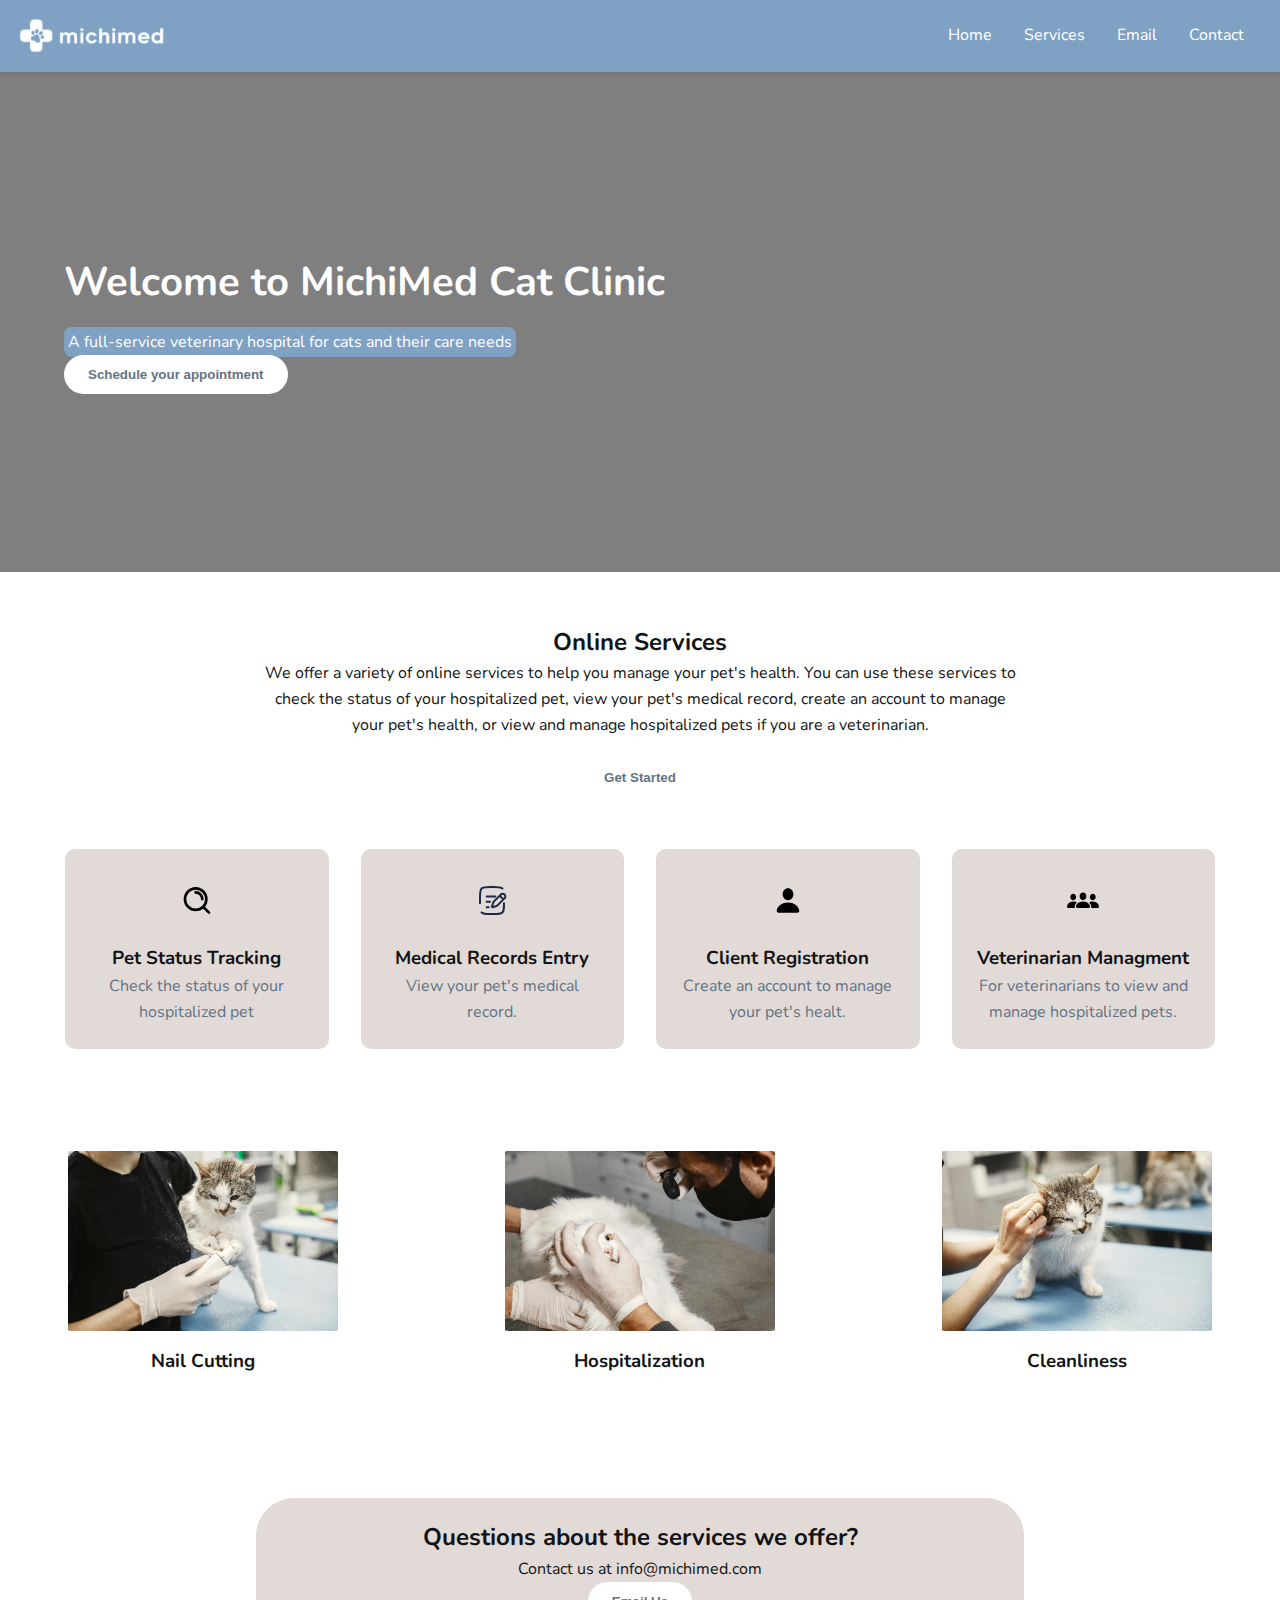
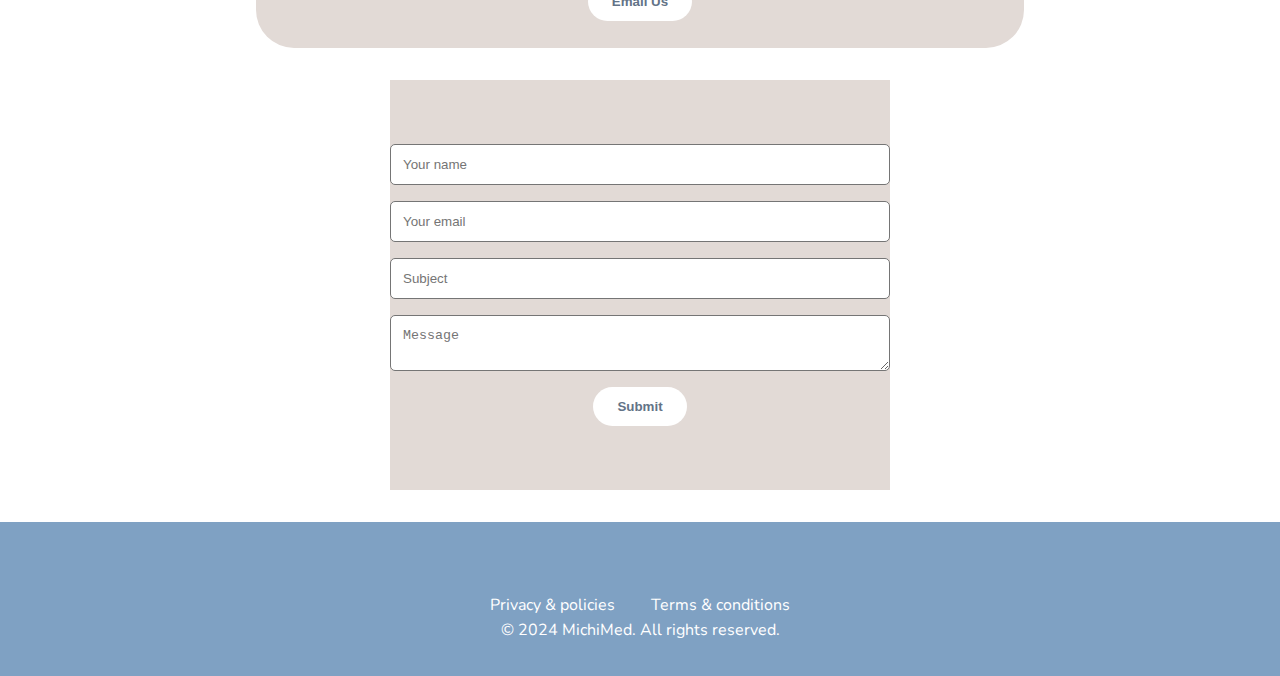
==== commit a67184ab: "Questions" ====
--- a/html/index.html
+++ b/html/index.html
@@ -88,10 +88,13 @@
         </section>
   
         <section id="contact-email">
-          <h2>Questions about the services we offer?</h2>
-          <p>Contact us at info@michimed.com</p>
-          <button>Email Us</button>
-  
+            <div class="email-item">
+                <h2>Questions about the services we offer?</h2>
+                <p>Contact us at info@michimed.com</p>
+                <button>Email Us</button>
+            </div>
+
+
           <form id="contact">
             <input type="text" placeholder="Your name" required />
             <input type="email" placeholder="Your email" required />
--- a/css/styles.css
+++ b/css/styles.css
@@ -7,6 +7,7 @@
     --text-secondary: #637387;
     --white: #FFFFFF;
     --gray: #757575;
+    --color-gainsboro-200: #e2dad6;
 }
 
 * {
@@ -310,7 +311,22 @@
   #online-services p, h2, button{
     text-align: center; /* Center the text horizontally */
     margin: 0 auto; /* Center the text block horizontally */
-    max-width: 80%; /* Set a maximum width to prevent the text from taking up too much space */
-  }
+    max-width: 100%; /* Set a maximum width to prevent the text from taking up too much space */
+  }
+  
+
+  .email-item {
+    border-radius: 38px;
+    background-color: var(--color-gainsboro-200);
+    text-align: center;
+    margin: 0 auto; /* Centra el elemento horizontalmente */
+    padding: 20px; /* Agrega espacio entre el contenido y los bordes */
+    width: 100%; /* Establece el ancho del elemento */
+    max-width: 60%; /* Establece un ancho máximo para que no se vuelva demasiado ancho */
+    min-height: 150px; /* Establece una altura mínima para el elemento */
+  }
+
+  
+  
   
   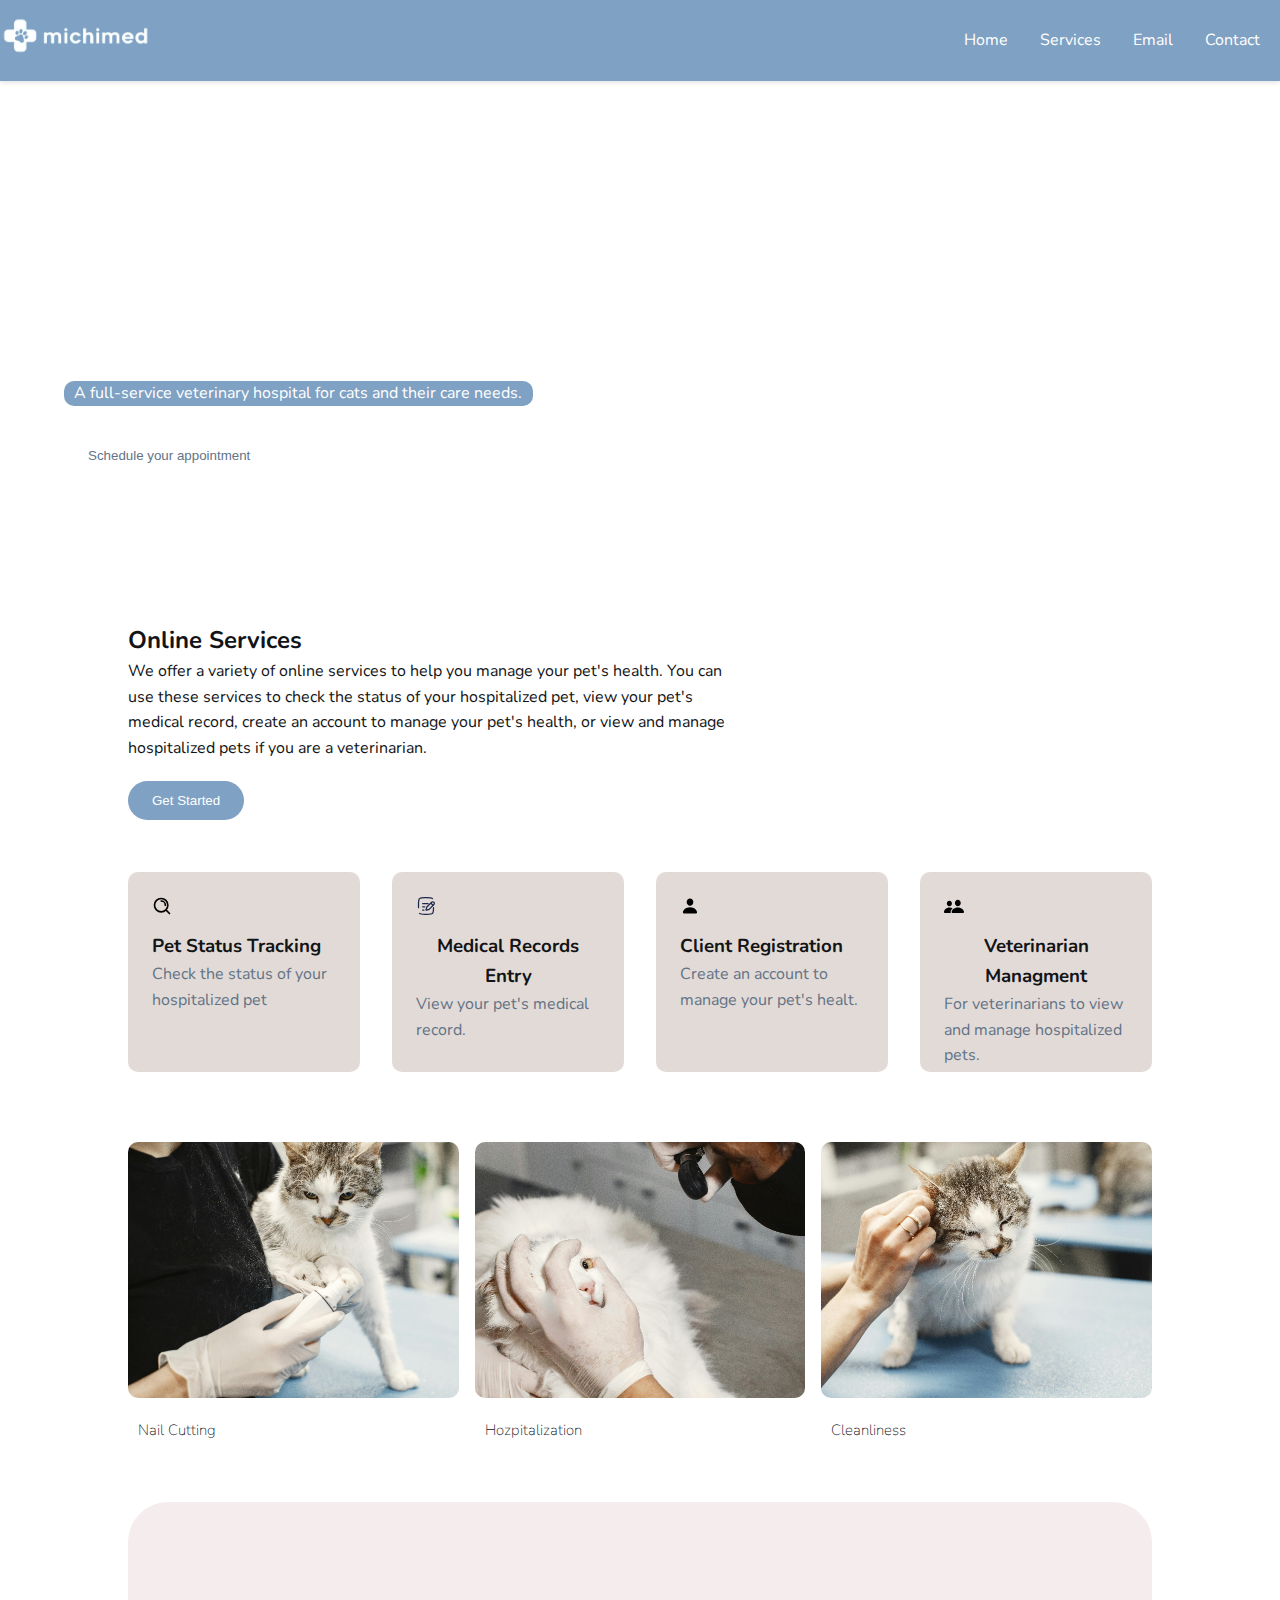
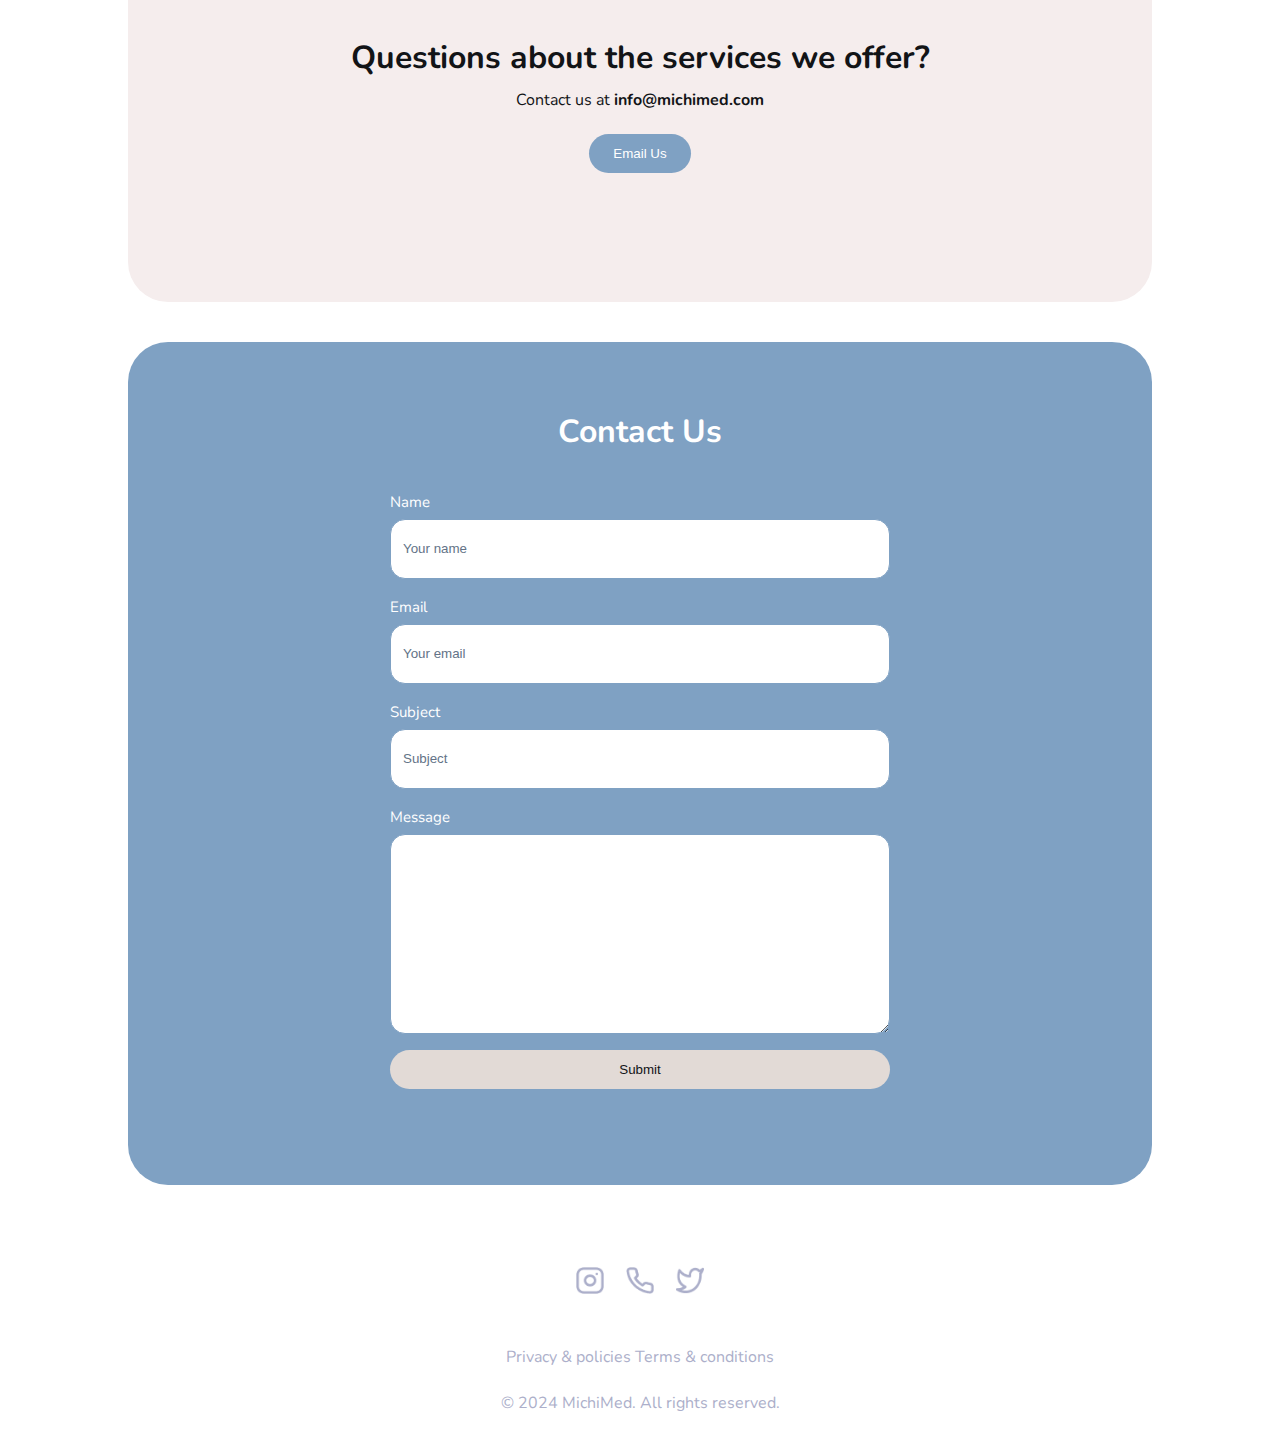
==== commit fa394598: "ultimos cambios" ====
--- a/html/index.html
+++ b/html/index.html
@@ -1,124 +1,145 @@
 <!DOCTYPE html>
 <html lang="es">
-<head>
-    <meta charset="UTF-8">
-    <meta name="viewport" content="width=device-width, initial-scale=1.0">
-    <link rel="stylesheet" href="../css/styles.css">
+  <head>
+    <meta charset="UTF-8" />
+    <meta name="viewport" content="width=device-width, initial-scale=1.0" />
+    <link rel="preconnect" href="https://fonts.googleapis.com" />
+    <link rel="preconnect" href="https://fonts.gstatic.com" crossorigin />
+    <link
+      href="https://fonts.googleapis.com/css2?family=Nunito:ital,wght@0,200..1000;1,200..1000&display=swap"
+      rel="stylesheet"
+    />
+    <link rel="stylesheet" href="../css/styles.css" />
     <title>MichiMed</title>
-</head>
-<body>
+  </head>
+  <body>
     <header>
-        <nav>
-            <div class="logo">
-                <img src="../assets/img/michimedpng.png" alt="MichiMed Logo">
-            </div>
-            <ul>
-                <li><a href="#hero">Home</a></li>
-                <li><a href="#online-services">Services</a></li>
-                <li><a href="#contact-email">Email</a></li>
-                <li><a href="#contact">Contact</a></li>
-            </ul>
-        </nav>
+      <nav>
+        <div class="logo">
+          <img src="../assets/img/michimedpng.png" alt="MichiMed Logo" />
+        </div>
+        <ul>
+          <li><a href="#hero">Home</a></li>
+          <li><a href="#online-services">Services</a></li>
+          <li><a href="#contact-email">Email</a></li>
+          <li><a href="#contact">Contact</a></li>
+        </ul>
+      </nav>
     </header>
+
+    <section id="hero">
+      <div>
+        <h1>Welcome to MichiMed Cat Clinic</h1>
+        <p>A full-service veterinary hospital for cats and their care needs.</p>
+        <button>Schedule your appointment</button>
+      </div>
+    </section>
+
     <main>
-        <section id="hero">
-            <div class="overlay"></div>
-            <div class="carousel">
-                <div class="slide" style="background-image: url('../assets/img/bg_hero.jpg');"></div>
-                <div class="slide" style="background-image: url('../assets/img/bg_hero2.jpg');"></div>
-                <div class="slide" style="background-image: url('../assets/img/bg_hero3.jpg');"></div>
-            </div>
-            <div class="content">
-                <h1>Welcome to MichiMed Cat Clinic</h1>
-                <p><mark>A full-service veterinary hospital for cats and their care needs</mark></p>
-                <button>Schedule your appointment</button>
-            </div>
-        </section>
+      <section id="online-services">
+        <h2>Online Services</h2>
+        <p>
+          We offer a variety of online services to help you manage your pet's
+          health. You can use these services to check the status of your
+          hospitalized pet, view your pet's medical record, create an account to
+          manage your pet's health, or view and manage hospitalized pets if you
+          are a veterinarian.
+        </p>
+        <button>Get Started</button>
+      </section>
 
-        <section id="online-services">
-          <h2>Online Services</h2>
-          <p>
-            We offer a variety of online services to help you manage your pet's
-            health. You can use these services to check the status of your
-            hospitalized pet, view your pet's medical record, create an account to
-            manage your pet's health, or view and manage hospitalized pets if you
-            are a veterinarian.
-          </p>
-          <button>Get Started</button>
-        </section>
-  
-        <section class="service-grid">
-          <div class="service-item">
-            <img src="../assets/icons/search.svg" alt="Pet Status Tracking" />
-            <h3>Pet Status Tracking</h3>
-            <p>Check the status of your hospitalized pet</p>
-          </div>
-          <div class="service-item">
-            <img src="../assets/icons/document.svg" alt="MedicalRecordsEntry" />
-            <h3>Medical Records Entry</h3>
-            <p>View your pet's medical record.</p>
-          </div>
-          <div class="service-item">
-            <img src="../assets/icons/person.svg" alt="Client Registration" />
-            <h3>Client Registration</h3>
-            <p>Create an account to manage your pet's healt.</p>
-          </div>
-          <div class="service-item">
-            <img src="../assets/icons/person-3.svg" alt="Veterinarian Managment" />
-            <h3>Veterinarian Managment</h3>
-            <p>For veterinarians to view and manage hospitalized pets.</p>
-          </div>
-        </section>
-  
-        <section id="additional-services">
-          <div class="adservice-item">
-            <img src="../assets/img/Logo2.png" alt="Nail Cutting" />
-            <h3>Nail Cutting</h3>
-          </div>
-  
-          <div class="adservice-item">
-            <img src="../assets/img/Logo3.png" alt="Hospitalization" />
-            <h3>Hospitalization</h3>
-          </div>
-  
-          <div class="adservice-item">
-            <img src="../assets/img/Logo4.png" alt="Cleanliness" />
-            <h3>Cleanliness</h3>
-          </div>
-        </section>
-  
-        <section id="contact-email">
-            <div class="email-item">
-                <h2>Questions about the services we offer?</h2>
-                <p>Contact us at info@michimed.com</p>
-                <button>Email Us</button>
-            </div>
+      <section class="service-grid">
+        <div class="service-item">
+          <img src="../assets/icons/search.svg" alt="Pet Status Tracking" />
+          <h3>Pet Status Tracking</h3>
+          <p>Check the status of your hospitalized pet</p>
+        </div>
+        <div class="service-item">
+          <img src="../assets/icons/document.svg" alt="MedicalRecordsEntry" />
+          <h3>Medical Records Entry</h3>
+          <p>View your pet's medical record.</p>
+        </div>
+        <div class="service-item">
+          <img src="../assets/icons/person.svg" alt="Client Registration" />
+          <h3>Client Registration</h3>
+          <p>Create an account to manage your pet's healt.</p>
+        </div>
+        <div class="service-item">
+          <img
+            src="../assets/icons/person-2.svg"
+            alt="Veterinarian Managment"
+          />
+          <h3>Veterinarian Managment</h3>
+          <p>For veterinarians to view and manage hospitalized pets.</p>
+        </div>
+      </section>
 
+      <section id="additional-services">
+        <div class="additional_service-item">
+          <img src="../assets/img/Logo2.png" alt="Nail Cutting" />
 
-          <form id="contact">
-            <input type="text" placeholder="Your name" required />
-            <input type="email" placeholder="Your email" required />
-            <input type="text" placeholder="Subject" required />
-            <textarea placeholder="Message" required></textarea>
-            <button type="submit">Submit</button>
-          </form>
-        </section>
-      </main>
-  
-      <footer>
-        <div class="social-links">
-          <a href="#" aria-label="Instagram"><i class="icon-instagram"></i></a>
-          <a href="#" aria-label="Phone"><i class="icon-phone"></i></a>
-          <a href="#" aria-label="Twitter"><i class="icon-twitter"></i></a>
+          <h3>Nail Cutting</h3>
         </div>
-        <div class="legal">
+
+        <div class="additional_service-item">
+          <img src="../assets/img/Logo3.png" alt="Hozpitalization" />
+          <h3>Hozpitalization</h3>
+        </div>
+
+        <div class="additional_service-item">
+          <img src="../assets/img/Logo4.png" alt="Cleanliness" />
+
+          <h3>Cleanliness</h3>
+        </div>
+      </section>
+
+      <section id="contact-email">
+        <h2>Questions about the services we offer?</h2>
+        <p>Contact us at <strong>info@michimed.com</strong></p>
+        <button>Email Us</button>
+      </section>
+
+      <section id="contact">
+        <h1>Contact Us</h1>
+        <form>
+          <h3>Name</h3>
+          <input type="text" placeholder="Your name" required />
+          <h3>Email</h3>
+          <input type="email" placeholder="Your email" required />
+          <h3>Subject</h3>
+          <input type="text" placeholder="Subject" required />
+          <h3>Message</h3>
+          <textarea class="Message" type="text" required></textarea>
+          <button type="submit">Submit</button>
+        </form>
+      </section>
+    </main>
+
+    <footer>
+      <div class="social-links">
+          <a href="https://www.instagram.com/" aria-label="Instagram">
+              <i class="icon-instagram">
+                  <img src="../assets/icons/Instagram.png" alt="Instagram Icon" class="social-icon">
+              </i>
+          </a>
+          <a  aria-label="Phone">
+              <i class="icon-phone">
+                  <img src="../assets/icons/phone.png" alt="Phone Icon" class="social-icon">
+              </i>
+          </a>
+          <a href="https://x.com" aria-label="Twitter">
+              <i class="icon-twitter">
+                  <img src="../assets/icons/twitter.png " alt="Twitter Icon" class="social-icon">
+              </i>
+          </a>
+      </div>
+      <div class="legal">
           <a href="#">Privacy & policies</a>
           <a href="#">Terms & conditions</a>
-        </div>
-        <p>&copy; 2024 MichiMed. All rights reserved.</p>
-      </footer>
-  
-      <script src="../js/script.js"></script>
-    </body>
-  </html>
-  +      </div>
+      <p class="copy">&copy; 2024 MichiMed. All rights reserved.</p>
+  </footer>
+
+    <script src="./script.js"></script>
+  </body>
+</html>
--- a/css/styles.css
+++ b/css/styles.css
@@ -1,13 +1,12 @@
-@import url('https://fonts.googleapis.com/css2?family=Nunito:ital,wght@0,200..1000;1,200..1000&display=swap');
-
 :root {
     --primary-color: #7FA1C3;
     --secondary-color: #E2DAD6;
+    --terciary-color: #F5EDED;
     --text-color: #121417;
     --text-secondary: #637387;
+    --text-terciary: #ACAFCA;
     --white: #FFFFFF;
     --gray: #757575;
-    --color-gainsboro-200: #e2dad6;
 }
 
 * {
@@ -23,27 +22,28 @@
     color: var(--text-color);
     display: flex;
     flex-direction: column;
+
 }
 
 html {
     scroll-behavior: smooth;
 }
 
-/* HEADER */
+.container {
+    width: 90%;
+    max-width: 1200px;
+    margin: 0 auto;
+}
+
 header {
     background-color: var(--primary-color);
-    padding: 1rem;
+    padding: 1rem 0;
     box-shadow: 0 2px 4px rgba(0,0,0,0.1);
 }
 
 nav {
     display: flex;
     justify-content: space-between;
-    align-items: center;
-}
-
-.logo {
-    display: flex;
     align-items: center;
 }
 
@@ -66,65 +66,17 @@
     color: var(--white);
 }
 
-/* HERO */
 #hero {
-    position: relative;
-    height: 500px;
-    display: flex;
-    flex-direction: column;
-    justify-content: center;
-    align-items: flex-start;
-    padding: 0 5%;
-    overflow: hidden;
-    color: var(--white);
-}
-
-#hero .overlay {
-    position: absolute;
-    top: 0;
-    left: 0;
-    width: 100%;
-    height: 100%;
-    background: rgba(0, 0, 0, 0.5); 
-    z-index: 1;
-}
-
-#hero .carousel {
-    position: absolute;
-    top: 0;
-    left: 0;
-    width: 100%;
-    height: 100%;
-    display: flex;
-    z-index: 0;
-    animation: slide 15s infinite;
-}
-
-#hero .slide {
-    min-width: 100%;
-    height: 100%;
+    background-image: url('../assets/img/bg_hero3.jpg');
     background-size: cover;
     background-position: center;
-    transition: opacity 1s ease-in-out;
-}
-
-.slide {
-    opacity: 0;
-    transition: opacity 1s;
-}
-
-.slide.active {
-    opacity: 1;
-}
-
-#hero .content {
-    position: relative;
-    z-index: 2;
-}
-
-#hero h1, #hero p, #hero button {
-    position: relative;
-    z-index: 2;
+    height: 500px;
+    display: flex;
+    flex-direction: column;
+    justify-content: center;
+    align-items: flex-start;
+    padding: 0 5%;
+    color: var(--white);
 }
 
 #hero h1 {
@@ -132,64 +84,72 @@
     margin-bottom: 1rem;
 }
 
-mark {
+#hero p {
     background-color: var(--primary-color);
-    color: var(--white);
-    padding: 0.25rem;
-    border-radius: 0.5rem;
-}
-
-button {
-    margin-top: 2rem;
+    padding-left: 10px;
+    width: 78%;
+    border-radius: 10px;
+}
+
+#hero div {
+    margin-top: 10%;
+}
+
+#hero button {
     background-color: var(--white);
     color: var(--text-secondary);
-    font-weight: bold;
     border: none;
+    margin-top: 30px;
     padding: 0.75rem 1.5rem;
+    border-radius: 5px;
     cursor: pointer;
     transition: background-color 0.3s ease;
     border-radius: 40px;
 }
 
+main {
+    align-self: center;
+    display: flex;
+    flex-direction: column;
+    align-items: flex-start;
+    width: 80%;
+}
+
+button {
+    background-color: var(--primary-color);
+    color: var(--white);
+    border: none;
+    padding: 0.75rem 1.5rem;
+    border-radius: 5px;
+    cursor: pointer;
+    transition: background-color 0.3s ease;
+    border-radius: 40px;
+
+}
+
 button:hover {
-    background-color: var(--text-secondary);
-    color: var(--white);
-}
-
-@keyframes slide {
-    0% { transform: translateX(0%); }
-    33% { transform: translateX(0%); }
-    38% { transform: translateX(-100%); }
-    71% { transform: translateX(-100%); }
-    76% { transform: translateX(-200%); }
-    100% { transform: translateX(-200%); }
-}
-
-/* SERVICES */
+    background-color: #3A80D2;
+}
+
 #online-services {
+    margin-top: 40px;
+    margin-bottom: 20px;
+    display:flex;
+    flex-direction: column;
+    align-items: flex-start;
+    width: 60%;
+}
+
+#online-services button{
     margin-top: 20px;
-    display: flex;
-    flex-direction: column;
-    align-items: flex-start;
-    width: 60%;
-}
-
-#online-services button {
-    margin-top: 20px;
-}
+}
+
 
 .service-grid {
+    height: 200px;
     display: grid;
     grid-template-columns: repeat(auto-fit, minmax(200px, 1fr));
-    gap: 2rem;
-    width: 100%;
-    margin-top: 2rem;
-    margin-bottom: 70px;
-}
-
-#additional-services {
-    display: grid;
-    grid-template-columns: repeat(auto-fit, minmax(200px, 1fr));
+    grid-template-rows: 100%;
     gap: 2rem;
     width: 100%;
     margin-top: 2rem;
@@ -199,35 +159,96 @@
 .service-item {
     background-color: var(--secondary-color);
     padding: 1.5rem;
-    height: 200px;
+    height: 100%;
     border-radius: 10px;
     text-align: center;
+    display:flex;
+    flex-direction: column;
+    align-items: flex-start;
+}
+
+.service-item img {
+    width: 20px;
+    height: 20px;
+    margin-bottom: 1rem;
+}
+
+.service-item p {
+    text-align: start;
+    color: var(--text-secondary);
+}
+
+#additional-services {
+    justify-self: center;
+    height: 300px;
+    display: flex;
+    flex-direction: row;
+    justify-content: space-between;
+    gap: 1rem;
+    width: 100%;
+    margin-bottom: 60px;
+}
+
+.additional_service-item {
+    display: flex;
+    flex-direction: column;
+    align-items: flex-start;
+    width: 33%;
+    padding: 0;
+    border-radius: 10px;
+}
+
+
+.additional_service-item img {
+    position: relative;
+    object-fit: none;
+    width: 100%;
+    height: 90%;
+    border-radius: 10px;
+   
+}
+
+.additional_service-item h3 {
+    font-size: 15px;
+    font-weight:200;
+    margin-left: 10px;
+    margin-top: 20px;
+}
+
+#contact-email {
     display: flex;
     flex-direction: column;
     align-items: center;
-}
-
-.service-item img {
-    width: 15%;
-    height: 150px;
-    margin-bottom: 1rem;
-    border-radius: 10px;
-}
-
-.service-item p {
-    text-align: center;
-    color: var(--text-secondary);
-}
-
-/* CONTACT */
-#contact-email {
-    text-align: center;
-}
+    justify-content: center;
+    width: 100%;
+    height: 400px;
+    background-color: var(--terciary-color);
+    border-radius: 40px;
+}
+
+#contact-email h2 {
+    margin-bottom: 5px;
+    font-size: 200%;
+}
+
+#contact-email button {
+    margin-top: 20px;
+}
+
 
 #contact {
-    background-color: var(--secondary-color);
+    background-color: var(--primary-color);
     padding: 4rem 0;
     text-align: center;
+    align-self: center;
+    margin-top: 40px;
+    border-radius: 40px;
+    width: 100%;
+    margin-bottom: 50px;
+}
+
+#contact h1 {
+    color:var(--white)
 }
 
 form {
@@ -237,96 +258,90 @@
     flex-direction: column;
 }
 
-input, textarea {
+form h3 {
+    align-self: flex-start;
+    font-size: 15px;
+    font-weight: 400;
+    color: var(--white);
+    margin-bottom: 5px;
+}
+
+form input, textarea {
     margin-bottom: 1rem;
     padding: 0.75rem;
-    border: 1px solid var(--gray);
-    border-radius: 5px;
-}
-
-/* FOOTER */
+    border: 1px solid var(--primary-color);
+    border-radius: 15px;
+    font-weight: 100;
+}
+
+form input{
+    height: 60px
+}
+
+form input::placeholder{
+    color: var(--text-secondary);
+}
+
+form button {
+    background-color: var(--secondary-color);
+    color: var(--text-color)
+}
+
+form button:hover {
+    background-color: var(--terciary-color);
+}
+
+.Message {
+    height: 200px;
+}
+
+
+
 footer {
-    background-color: var(--primary-color);
-    color: var(--white);
+    background-color: var(--white);
+    color: var(--text-secondary);
     padding: 2rem 0;
     text-align: center;
 }
 
 .social-links a {
-    color: var(--white);
+    color: var(--text-secondary);
     margin: 0 0.5rem;
     font-size: 1.5rem;
+    text-decoration: none;
+}
+
+.social-links .social-icon {
+    width: 28px; /* Ajusta el tamaño según tus necesidades */
+    height: 27px; /* Ajusta el tamaño según tus necesidades */
+    fill: var(--text-secondary); /* Cambia el color de relleno del SVG */
+    stroke: var(--text-secondary); /* Cambia el color del trazo del SVG */
+}
+
+.legal{
+    margin-top: 40px;
+    text-align: center;
+    color: var(--text-terciary);
 }
 
 .legal a {
-    color: var(--white);
-    margin: 0 1rem;
+    color: var(--text-terciary);
     text-decoration: none;
+    width: 20px;
+    height: 20px;
+}
+
+.copy {
+    margin-top: 20px;
+    color: var(--text-terciary);
 }
 
 @media (max-width: 768px) {
     nav ul {
         display: none;
     }
-
+    
     #hero {
         height: 300px;
     }
-}
-
-
-#online-services, .service-grid, #additional-services .adservice-item{
-    margin: 50px auto; 
-    max-width: 90%; 
-    padding: 1px;  
-    text-align: center; 
-    min-width: 20%;
-    flex-wrap: wrap;  
-    justify-content: center; 
-  }
-  
-  .adservice-item {
-    padding: 1.5rem;
-    flex-basis: 30%; /* Set the width of each item to 30% of the parent element */
-    border-radius: 10px;
-    text-align: center;
-    display: flex;
-    flex-direction: column;
-    align-items: center;
-  }
-  
-  .adservice-item img {
-    width: 100%; /* Make the image width relative to its parent */
-    height: 20vh; /* Make the image height relative to the viewport height */
-    margin-bottom: 1rem;
-    border-radius: 10px;
-  }
-  
-  .adservice-item p {
-    text-align: center;
-    color: var(--text-secondary);
-  }
-
-
-  #online-services p, h2, button{
-    text-align: center; /* Center the text horizontally */
-    margin: 0 auto; /* Center the text block horizontally */
-    max-width: 100%; /* Set a maximum width to prevent the text from taking up too much space */
-  }
-  
-
-  .email-item {
-    border-radius: 38px;
-    background-color: var(--color-gainsboro-200);
-    text-align: center;
-    margin: 0 auto; /* Centra el elemento horizontalmente */
-    padding: 20px; /* Agrega espacio entre el contenido y los bordes */
-    width: 100%; /* Establece el ancho del elemento */
-    max-width: 60%; /* Establece un ancho máximo para que no se vuelva demasiado ancho */
-    min-height: 150px; /* Establece una altura mínima para el elemento */
-  }
-
-  
-  
-  
-  +}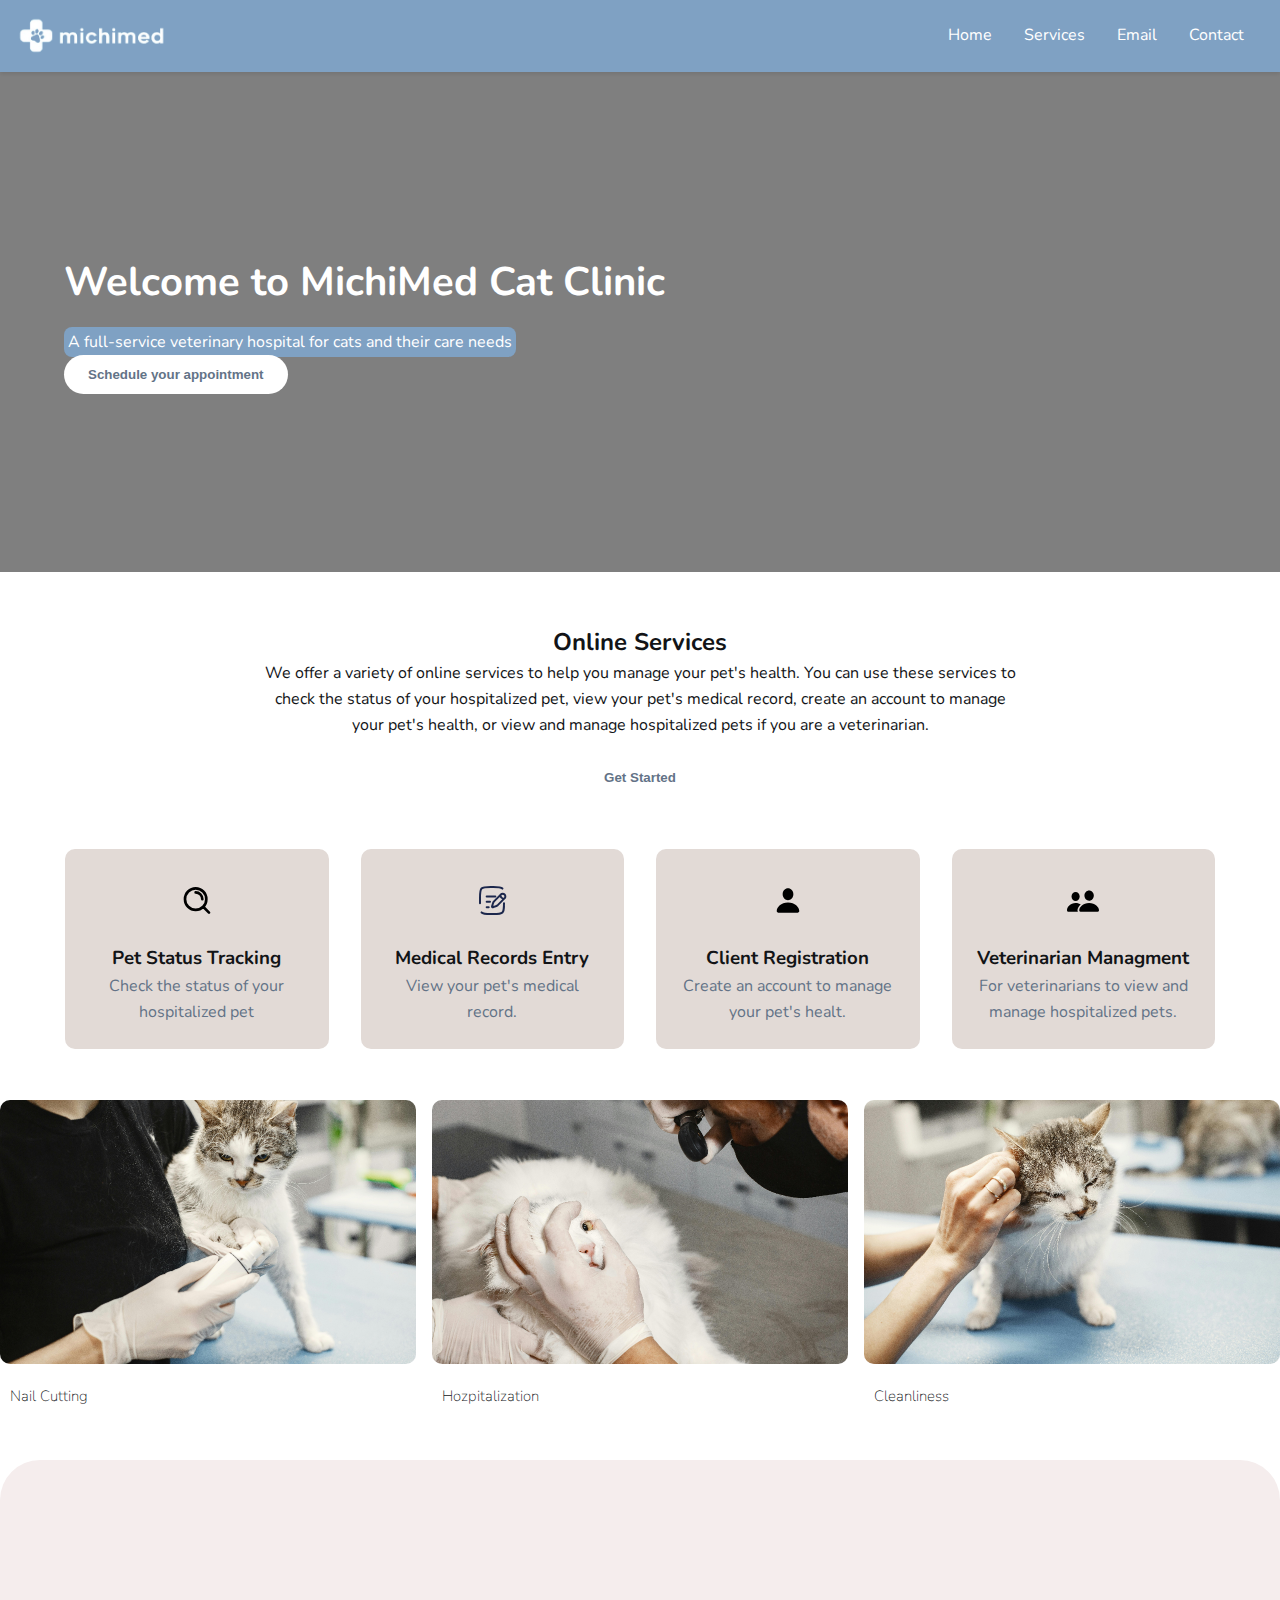
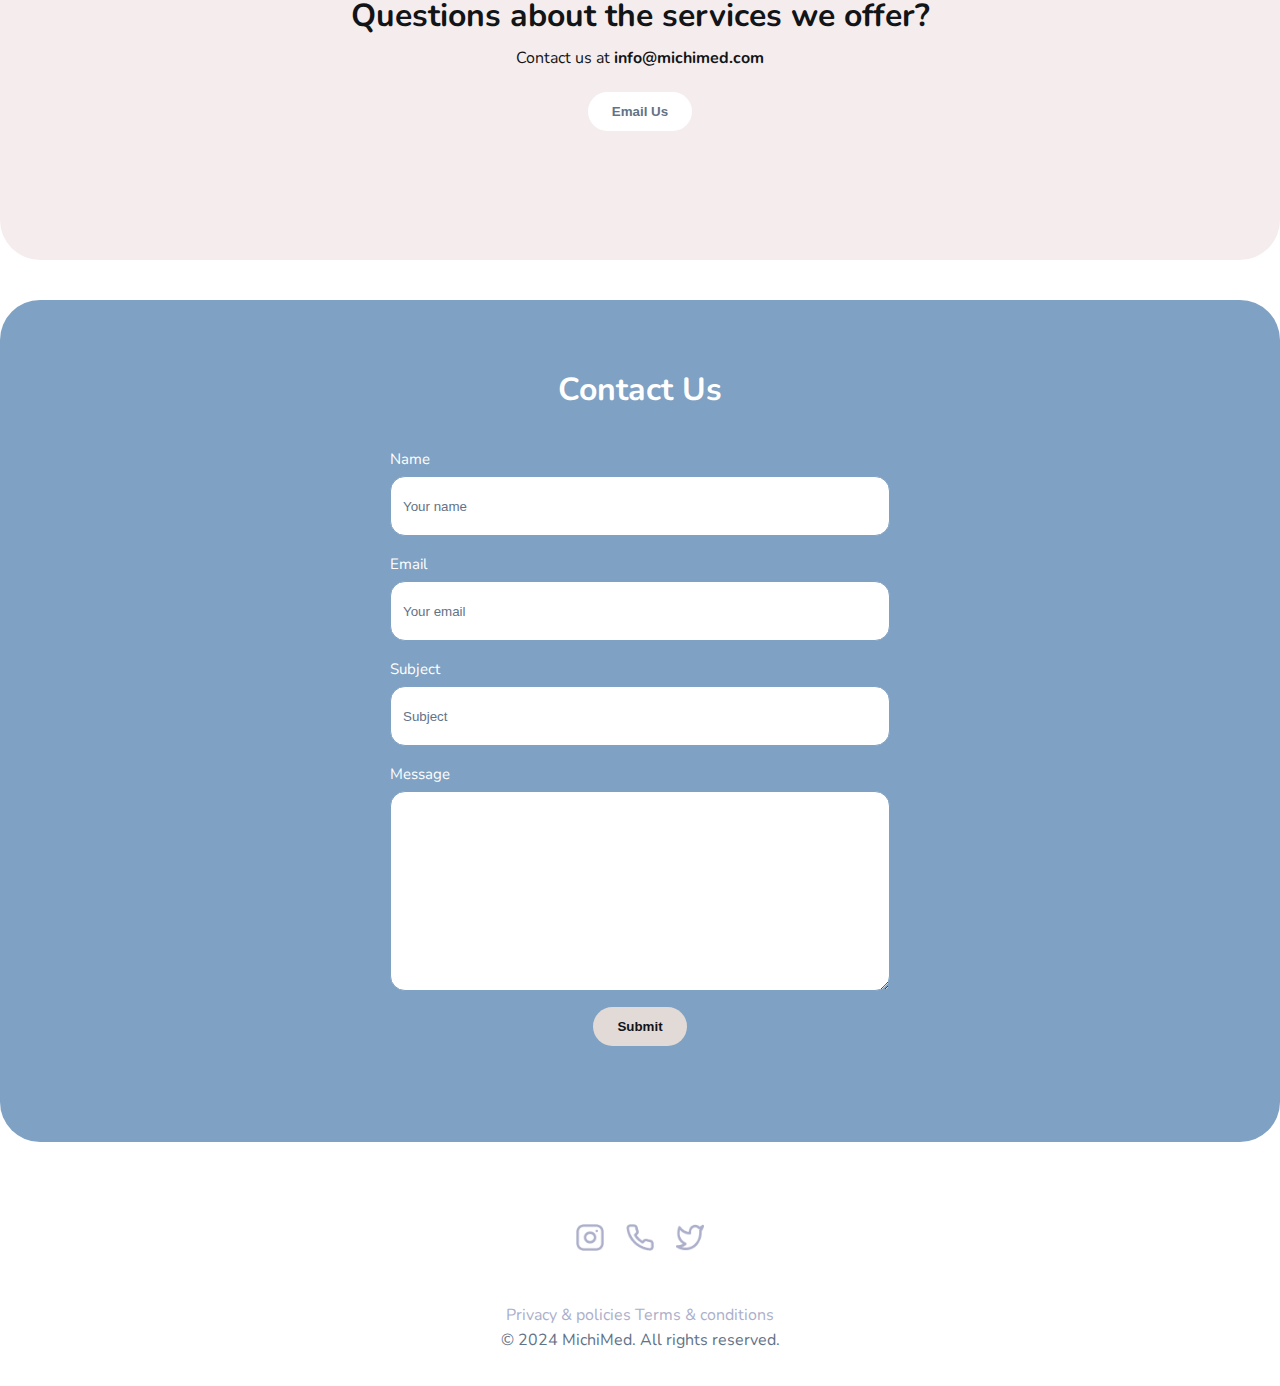
==== commit 77e7778a: "Merge branch de cambios Carlos con la rama main remota" ====
--- a/html/index.html
+++ b/html/index.html
@@ -27,17 +27,23 @@
       </nav>
     </header>
 
-    <section id="hero">
-      <div>
+    
+    <main>
+  <section id="hero">
+    <div class="overlay"></div>
+    <div class="carousel">
+        <div class="slide" style="background-image: url('../assets/img/bg_hero.jpg');"></div>
+        <div class="slide" style="background-image: url('../assets/img/bg_hero2.jpg');"></div>
+        <div class="slide" style="background-image: url('../assets/img/bg_hero3.jpg');"></div>
+    </div>
+    <div class="content">
         <h1>Welcome to MichiMed Cat Clinic</h1>
-        <p>A full-service veterinary hospital for cats and their care needs.</p>
+        <p><mark>A full-service veterinary hospital for cats and their care needs</mark></p>
         <button>Schedule your appointment</button>
-      </div>
-    </section>
-
-    <main>
-      <section id="online-services">
-        <h2>Online Services</h2>
+    </div>
+  </section>
+  <section id="online-services">
+    <h2>Online Services</h2>
         <p>
           We offer a variety of online services to help you manage your pet's
           health. You can use these services to check the status of your
@@ -136,10 +142,11 @@
       <div class="legal">
           <a href="#">Privacy & policies</a>
           <a href="#">Terms & conditions</a>
-      </div>
-      <p class="copy">&copy; 2024 MichiMed. All rights reserved.</p>
-  </footer>
-
-    <script src="./script.js"></script>
-  </body>
-</html>
+        </div>
+        <p>&copy; 2024 MichiMed. All rights reserved.</p>
+      </footer>
+  
+      <script src="../js/script.js"></script>
+    </body>
+  </html>
+  
--- a/css/styles.css
+++ b/css/styles.css
@@ -1,3 +1,5 @@
+@import url('https://fonts.googleapis.com/css2?family=Nunito:ital,wght@0,200..1000;1,200..1000&display=swap');
+
 :root {
     --primary-color: #7FA1C3;
     --secondary-color: #E2DAD6;
@@ -7,6 +9,7 @@
     --text-terciary: #ACAFCA;
     --white: #FFFFFF;
     --gray: #757575;
+    --color-gainsboro-200: #e2dad6;
 }
 
 * {
@@ -22,28 +25,27 @@
     color: var(--text-color);
     display: flex;
     flex-direction: column;
-
 }
 
 html {
     scroll-behavior: smooth;
 }
 
-.container {
-    width: 90%;
-    max-width: 1200px;
-    margin: 0 auto;
-}
-
+/* HEADER */
 header {
     background-color: var(--primary-color);
-    padding: 1rem 0;
+    padding: 1rem;
     box-shadow: 0 2px 4px rgba(0,0,0,0.1);
 }
 
 nav {
     display: flex;
     justify-content: space-between;
+    align-items: center;
+}
+
+.logo {
+    display: flex;
     align-items: center;
 }
 
@@ -66,17 +68,65 @@
     color: var(--white);
 }
 
+/* HERO */
 #hero {
-    background-image: url('../assets/img/bg_hero3.jpg');
-    background-size: cover;
-    background-position: center;
+    position: relative;
     height: 500px;
     display: flex;
     flex-direction: column;
     justify-content: center;
     align-items: flex-start;
     padding: 0 5%;
+    overflow: hidden;
     color: var(--white);
+}
+
+#hero .overlay {
+    position: absolute;
+    top: 0;
+    left: 0;
+    width: 100%;
+    height: 100%;
+    background: rgba(0, 0, 0, 0.5); 
+    z-index: 1;
+}
+
+#hero .carousel {
+    position: absolute;
+    top: 0;
+    left: 0;
+    width: 100%;
+    height: 100%;
+    display: flex;
+    z-index: 0;
+    animation: slide 15s infinite;
+}
+
+#hero .slide {
+    min-width: 100%;
+    height: 100%;
+    background-size: cover;
+    background-position: center;
+    transition: opacity 1s ease-in-out;
+}
+
+.slide {
+    opacity: 0;
+    transition: opacity 1s;
+}
+
+.slide.active {
+    opacity: 1;
+}
+
+#hero .content {
+    position: relative;
+    z-index: 2;
+}
+
+#hero h1, #hero p, #hero button {
+    position: relative;
+    z-index: 2;
 }
 
 #hero h1 {
@@ -84,53 +134,40 @@
     margin-bottom: 1rem;
 }
 
-#hero p {
+mark {
     background-color: var(--primary-color);
-    padding-left: 10px;
-    width: 78%;
-    border-radius: 10px;
-}
-
-#hero div {
-    margin-top: 10%;
-}
-
-#hero button {
+    color: var(--white);
+    padding: 0.25rem;
+    border-radius: 0.5rem;
+}
+
+button {
+    margin-top: 2rem;
     background-color: var(--white);
     color: var(--text-secondary);
+    font-weight: bold;
     border: none;
-    margin-top: 30px;
     padding: 0.75rem 1.5rem;
-    border-radius: 5px;
     cursor: pointer;
     transition: background-color 0.3s ease;
     border-radius: 40px;
 }
 
-main {
-    align-self: center;
-    display: flex;
-    flex-direction: column;
-    align-items: flex-start;
-    width: 80%;
-}
-
-button {
-    background-color: var(--primary-color);
+button:hover {
+    background-color: var(--text-secondary);
     color: var(--white);
-    border: none;
-    padding: 0.75rem 1.5rem;
-    border-radius: 5px;
-    cursor: pointer;
-    transition: background-color 0.3s ease;
-    border-radius: 40px;
-
-}
-
-button:hover {
-    background-color: #3A80D2;
-}
-
+}
+
+@keyframes slide {
+    0% { transform: translateX(0%); }
+    33% { transform: translateX(0%); }
+    38% { transform: translateX(-100%); }
+    71% { transform: translateX(-100%); }
+    76% { transform: translateX(-200%); }
+    100% { transform: translateX(-200%); }
+}
+
+/* SERVICES */
 #online-services {
     margin-top: 40px;
     margin-bottom: 20px;
@@ -140,16 +177,22 @@
     width: 60%;
 }
 
-#online-services button{
+#online-services button {
     margin-top: 20px;
 }
 
-
 .service-grid {
-    height: 200px;
     display: grid;
     grid-template-columns: repeat(auto-fit, minmax(200px, 1fr));
-    grid-template-rows: 100%;
+    gap: 2rem;
+    width: 100%;
+    margin-top: 2rem;
+    margin-bottom: 70px;
+}
+
+#additional-services {
+    display: grid;
+    grid-template-columns: repeat(auto-fit, minmax(200px, 1fr));
     gap: 2rem;
     width: 100%;
     margin-top: 2rem;
@@ -159,22 +202,23 @@
 .service-item {
     background-color: var(--secondary-color);
     padding: 1.5rem;
-    height: 100%;
-    border-radius: 10px;
-    text-align: center;
-    display:flex;
-    flex-direction: column;
-    align-items: flex-start;
+    height: 200px;
+    border-radius: 10px;
+    text-align: center;
+    display: flex;
+    flex-direction: column;
+    align-items: center;
 }
 
 .service-item img {
-    width: 20px;
-    height: 20px;
+    width: 15%;
+    height: 150px;
     margin-bottom: 1rem;
+    border-radius: 10px;
 }
 
 .service-item p {
-    text-align: start;
+    text-align: center;
     color: var(--text-secondary);
 }
 
@@ -340,8 +384,65 @@
     nav ul {
         display: none;
     }
-    
+
     #hero {
         height: 300px;
     }
-}+}
+
+
+#online-services, .service-grid, #additional-services .adservice-item{
+    margin: 50px auto; 
+    max-width: 90%; 
+    padding: 1px;  
+    text-align: center; 
+    min-width: 20%;
+    flex-wrap: wrap;  
+    justify-content: center; 
+  }
+  
+  .adservice-item {
+    padding: 1.5rem;
+    flex-basis: 30%; /* Set the width of each item to 30% of the parent element */
+    border-radius: 10px;
+    text-align: center;
+    display: flex;
+    flex-direction: column;
+    align-items: center;
+  }
+  
+  .adservice-item img {
+    width: 100%; /* Make the image width relative to its parent */
+    height: 20vh; /* Make the image height relative to the viewport height */
+    margin-bottom: 1rem;
+    border-radius: 10px;
+  }
+  
+  .adservice-item p {
+    text-align: center;
+    color: var(--text-secondary);
+  }
+
+
+  #online-services p, h2, button{
+    text-align: center; /* Center the text horizontally */
+    margin: 0 auto; /* Center the text block horizontally */
+    max-width: 100%; /* Set a maximum width to prevent the text from taking up too much space */
+  }
+  
+
+  .email-item {
+    border-radius: 38px;
+    background-color: var(--color-gainsboro-200);
+    text-align: center;
+    margin: 0 auto; /* Centra el elemento horizontalmente */
+    padding: 20px; /* Agrega espacio entre el contenido y los bordes */
+    width: 100%; /* Establece el ancho del elemento */
+    max-width: 60%; /* Establece un ancho máximo para que no se vuelva demasiado ancho */
+    min-height: 150px; /* Establece una altura mínima para el elemento */
+  }
+
+  
+  
+  
+  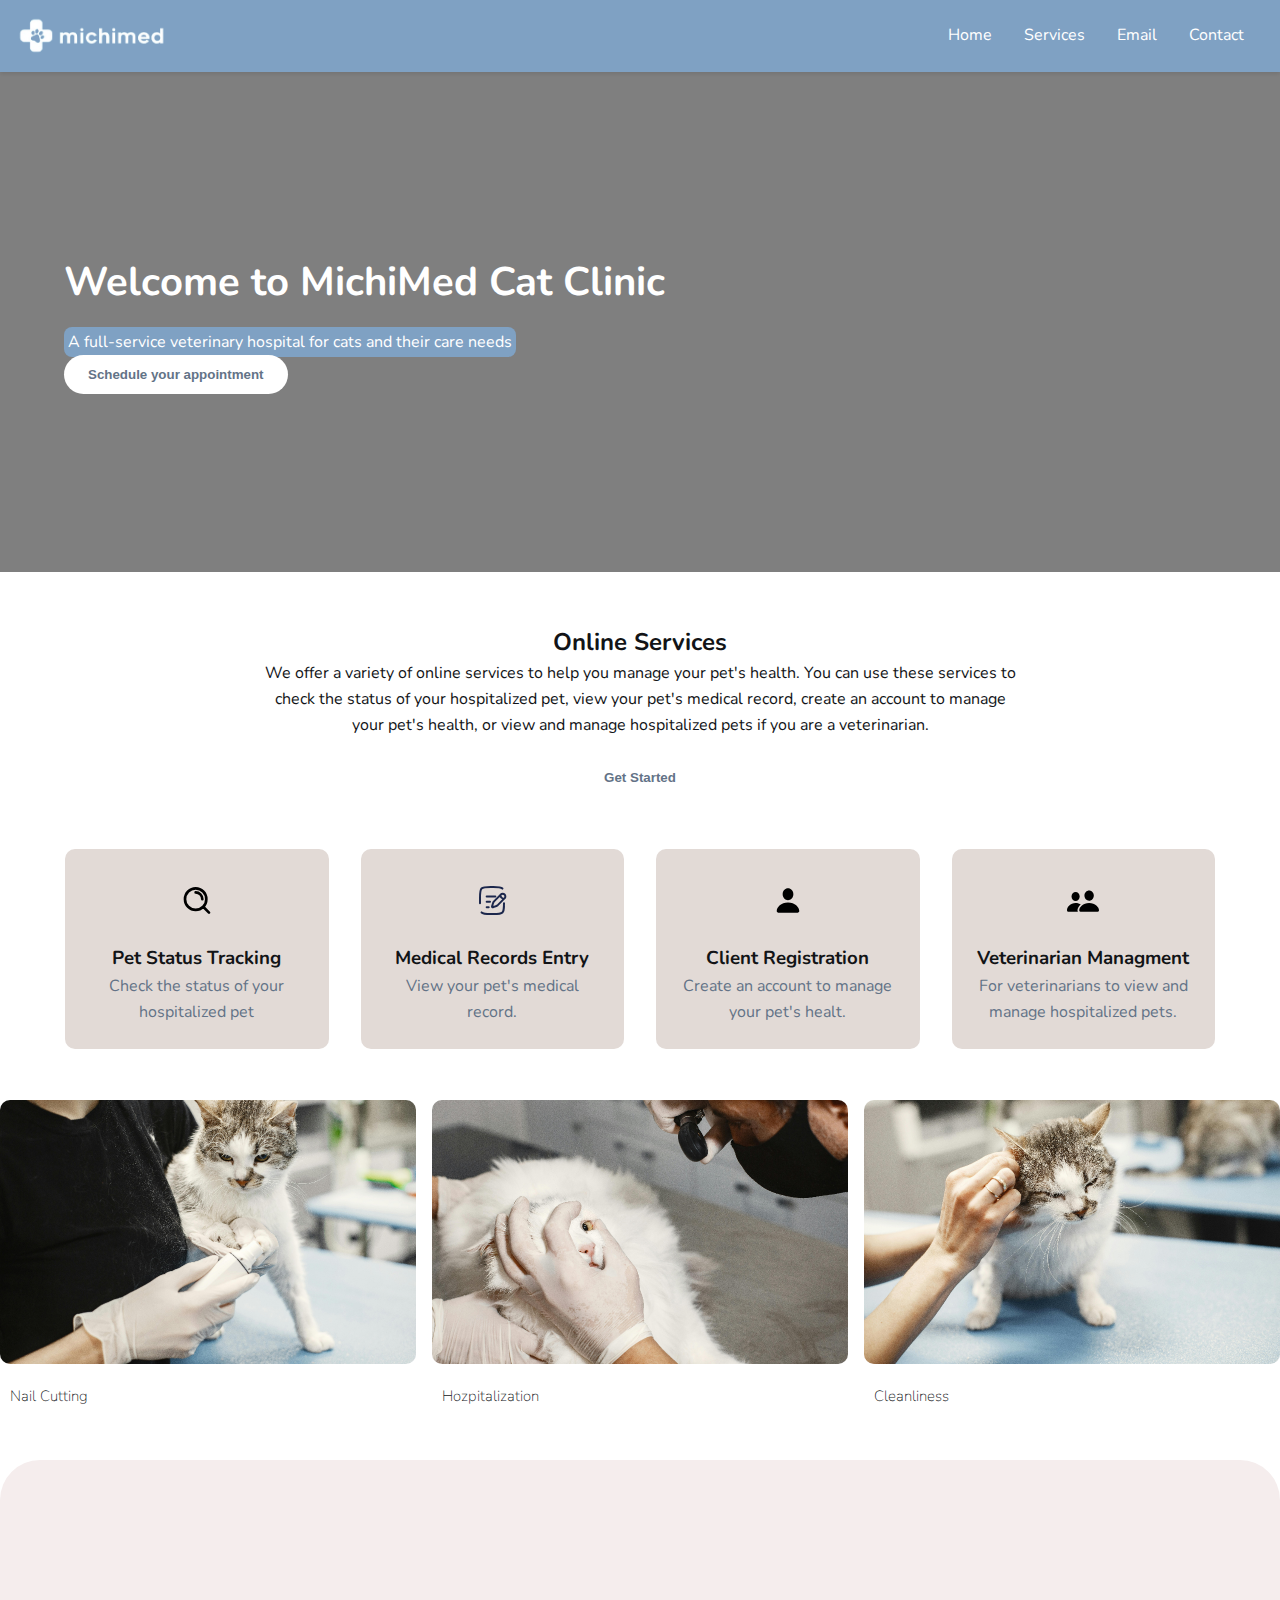
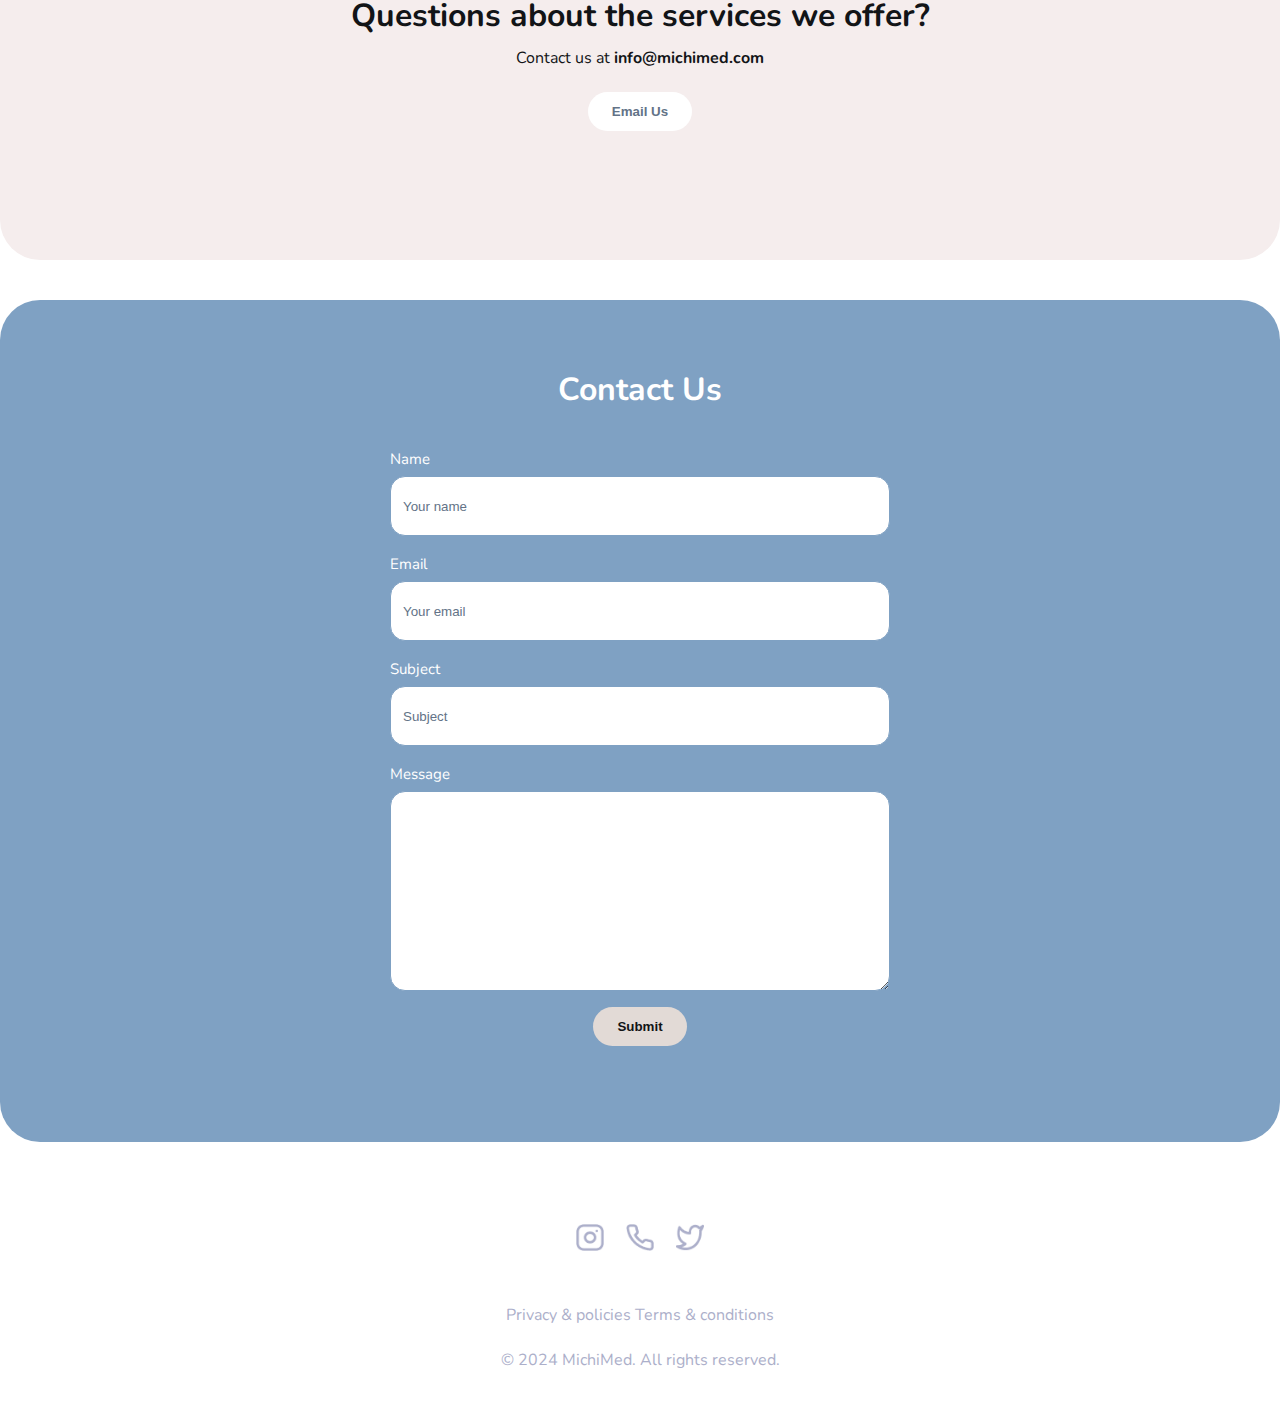
==== commit a3a2dab2: "cambios index" ====
--- a/html/index.html
+++ b/html/index.html
@@ -27,23 +27,37 @@
       </nav>
     </header>
 
-    
+    <section id="hero">
+      <div class="overlay"></div>
+      <div class="carousel">
+        <div
+          class="slide"
+          style="background-image: url('../assets/img/bg_hero.jpg')"
+        ></div>
+        <div
+          class="slide"
+          style="background-image: url('../assets/img/bg_hero2.jpg')"
+        ></div>
+        <div
+          class="slide"
+          style="background-image: url('../assets/img/bg_hero3.jpg')"
+        ></div>
+      </div>
+      <div class="content">
+        <h1>Welcome to MichiMed Cat Clinic</h1>
+        <p>
+          <mark
+            >A full-service veterinary hospital for cats and their care
+            needs</mark
+          >
+        </p>
+        <button>Schedule your appointment</button>
+      </div>
+    </section>
+
     <main>
-  <section id="hero">
-    <div class="overlay"></div>
-    <div class="carousel">
-        <div class="slide" style="background-image: url('../assets/img/bg_hero.jpg');"></div>
-        <div class="slide" style="background-image: url('../assets/img/bg_hero2.jpg');"></div>
-        <div class="slide" style="background-image: url('../assets/img/bg_hero3.jpg');"></div>
-    </div>
-    <div class="content">
-        <h1>Welcome to MichiMed Cat Clinic</h1>
-        <p><mark>A full-service veterinary hospital for cats and their care needs</mark></p>
-        <button>Schedule your appointment</button>
-    </div>
-  </section>
-  <section id="online-services">
-    <h2>Online Services</h2>
+      <section id="online-services">
+        <h2>Online Services</h2>
         <p>
           We offer a variety of online services to help you manage your pet's
           health. You can use these services to check the status of your
@@ -123,30 +137,41 @@
 
     <footer>
       <div class="social-links">
-          <a href="https://www.instagram.com/" aria-label="Instagram">
-              <i class="icon-instagram">
-                  <img src="../assets/icons/Instagram.png" alt="Instagram Icon" class="social-icon">
-              </i>
-          </a>
-          <a  aria-label="Phone">
-              <i class="icon-phone">
-                  <img src="../assets/icons/phone.png" alt="Phone Icon" class="social-icon">
-              </i>
-          </a>
-          <a href="https://x.com" aria-label="Twitter">
-              <i class="icon-twitter">
-                  <img src="../assets/icons/twitter.png " alt="Twitter Icon" class="social-icon">
-              </i>
-          </a>
+        <a href="https://www.instagram.com/" aria-label="Instagram">
+          <i class="icon-instagram">
+            <img
+              src="../assets/icons/Instagram.png"
+              alt="Instagram Icon"
+              class="social-icon"
+            />
+          </i>
+        </a>
+        <a aria-label="Phone">
+          <i class="icon-phone">
+            <img
+              src="../assets/icons/phone.png"
+              alt="Phone Icon"
+              class="social-icon"
+            />
+          </i>
+        </a>
+        <a href="https://x.com" aria-label="Twitter">
+          <i class="icon-twitter">
+            <img
+              src="../assets/icons/twitter.png "
+              alt="Twitter Icon"
+              class="social-icon"
+            />
+          </i>
+        </a>
       </div>
       <div class="legal">
-          <a href="#">Privacy & policies</a>
-          <a href="#">Terms & conditions</a>
-        </div>
-        <p>&copy; 2024 MichiMed. All rights reserved.</p>
-      </footer>
-  
-      <script src="../js/script.js"></script>
-    </body>
-  </html>
-  
+        <a href="#">Privacy & policies</a>
+        <a href="#">Terms & conditions</a>
+      </div>
+      <p class="copy">&copy; 2024 MichiMed. All rights reserved.</p>
+    </footer>
+
+    <script src="../js/script.js"></script>
+  </body>
+</html>
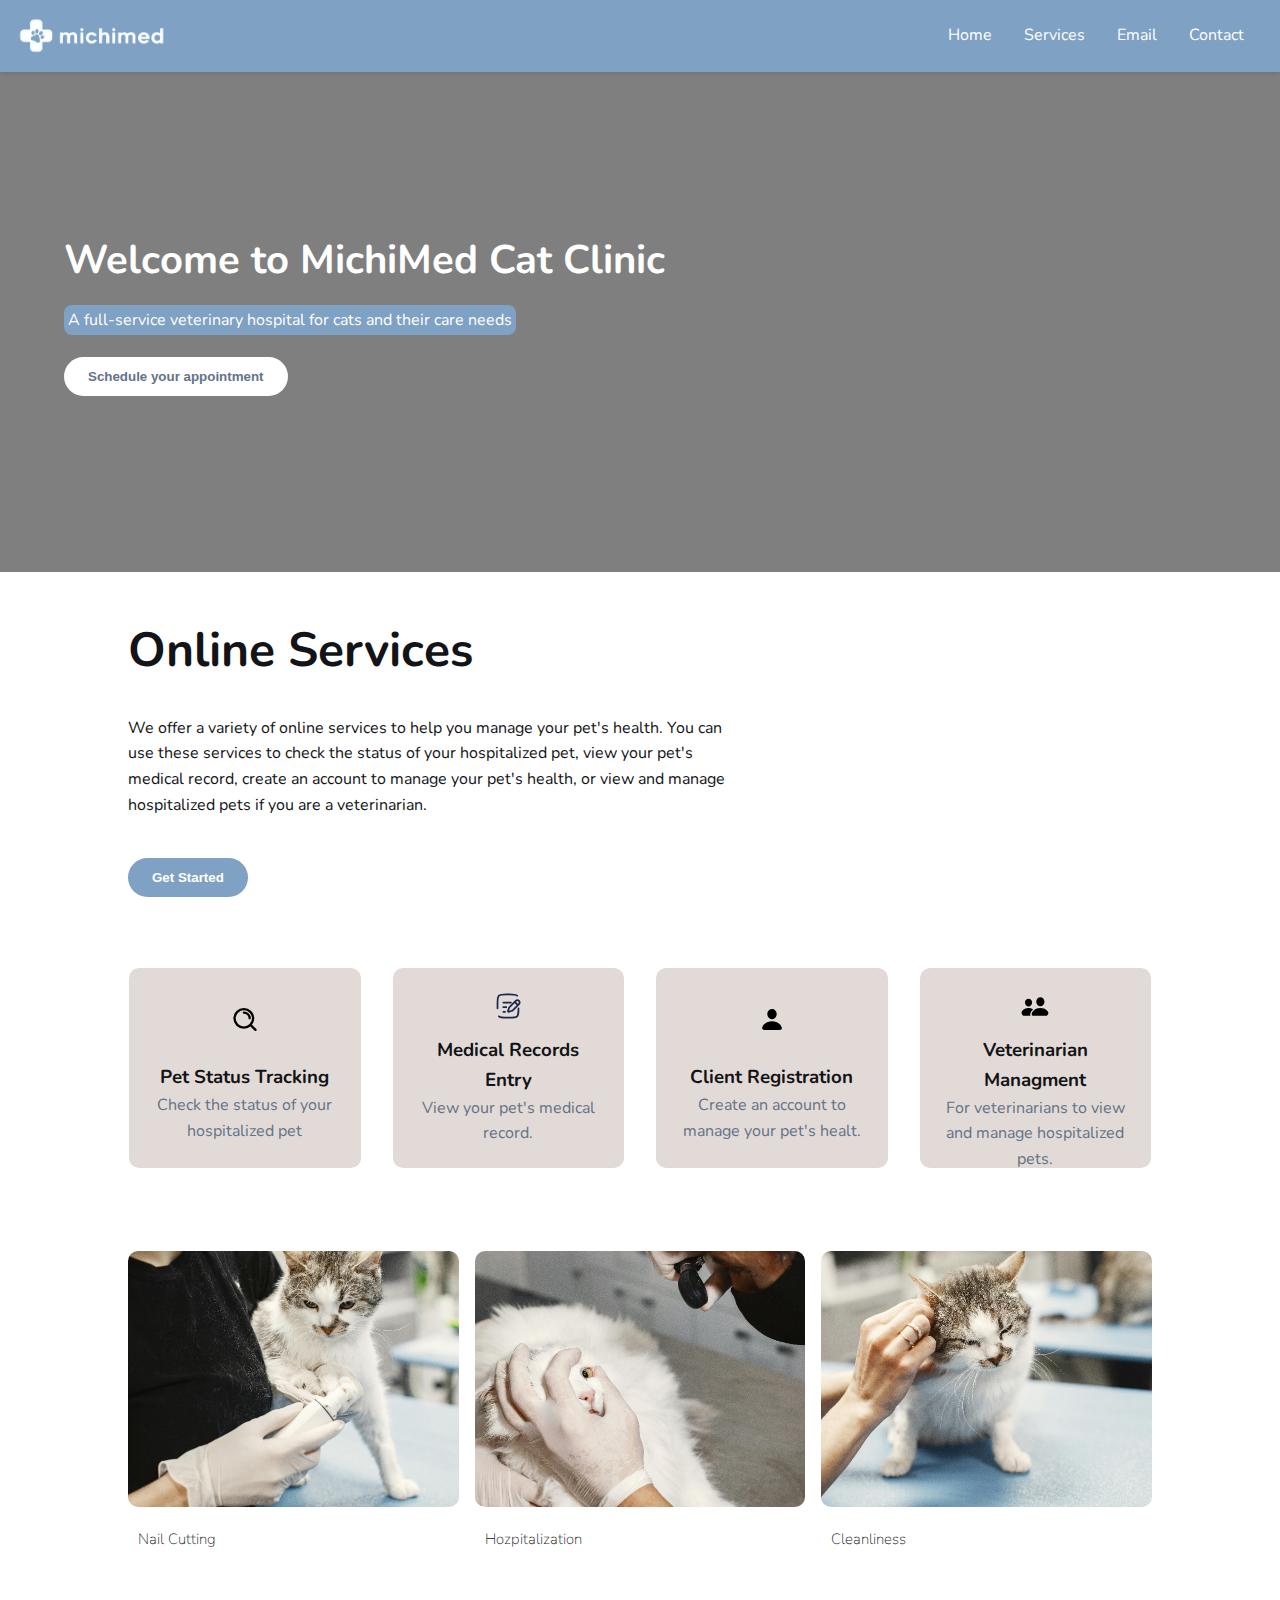
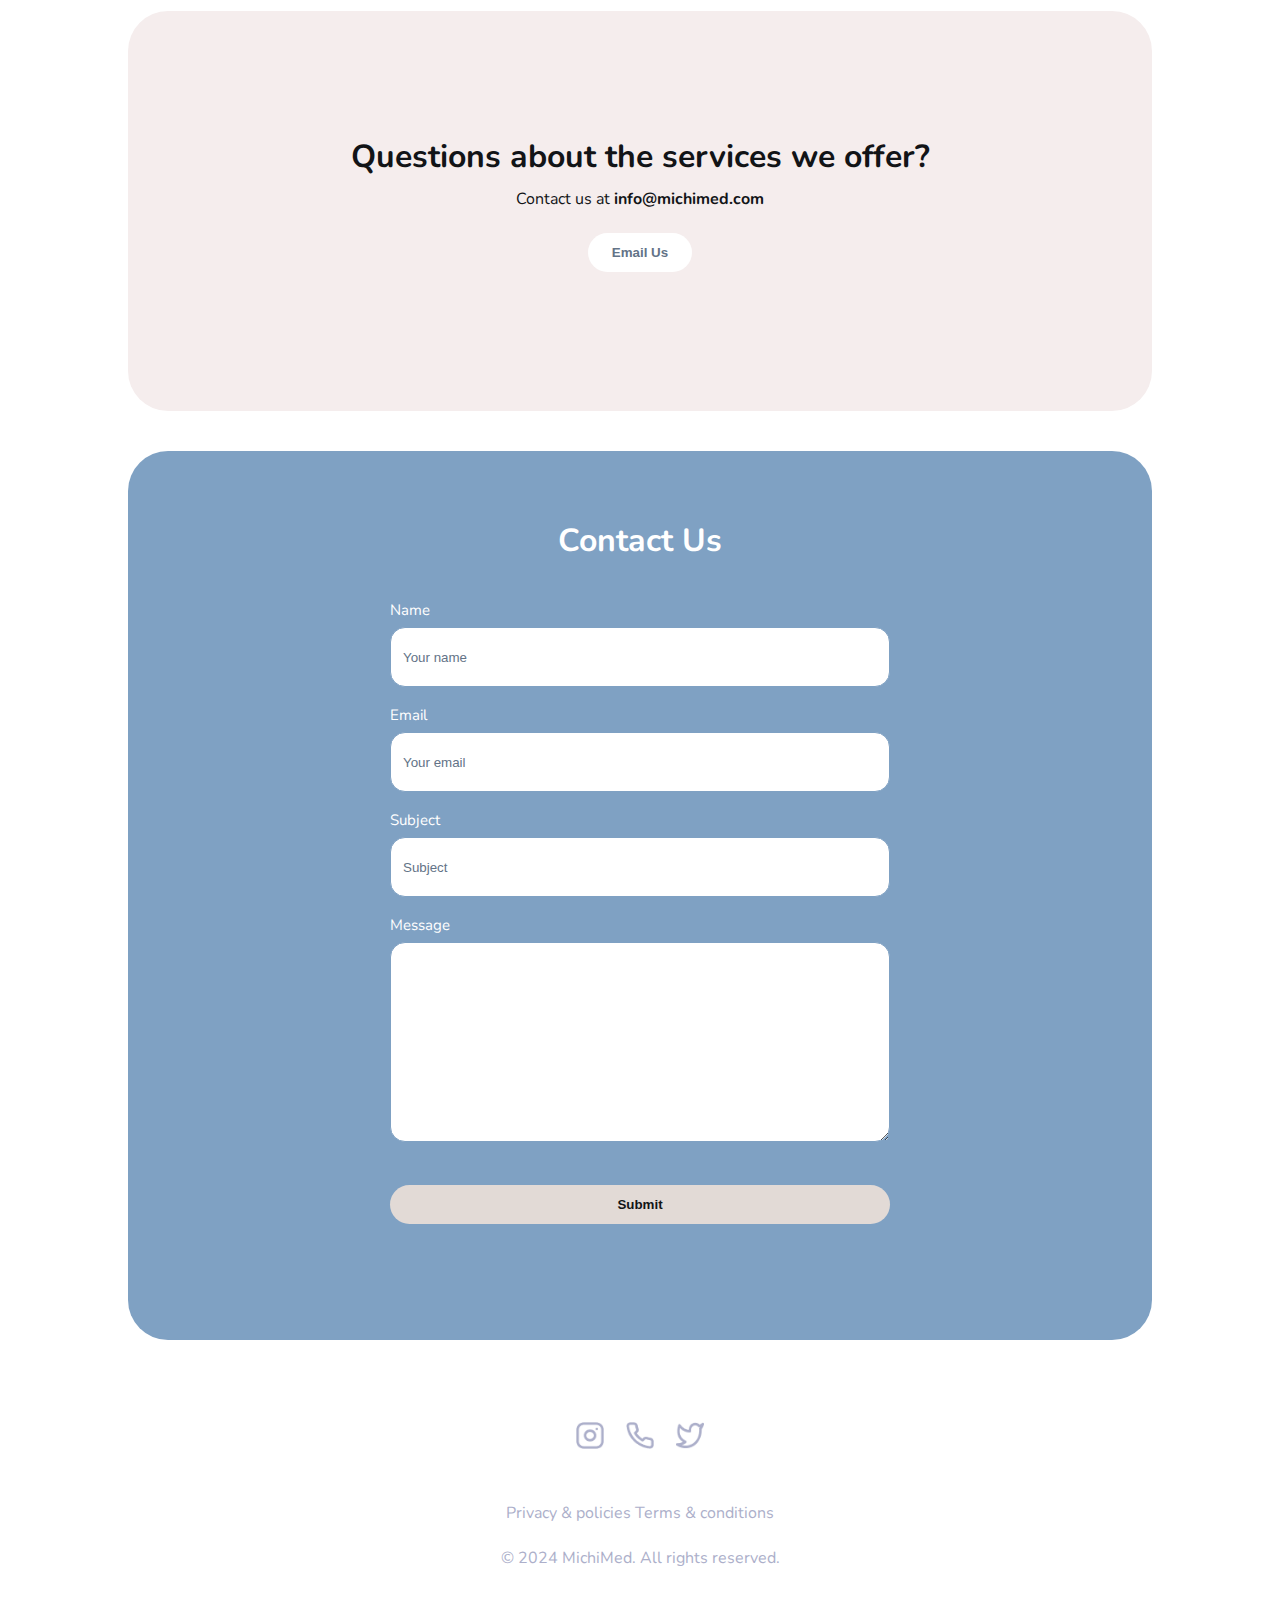
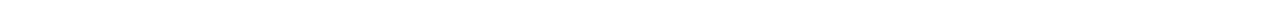
==== commit 88a4cb6c: "Fixed: Get started button colors" ====
--- a/html/index.html
+++ b/html/index.html
@@ -65,7 +65,7 @@
           manage your pet's health, or view and manage hospitalized pets if you
           are a veterinarian.
         </p>
-        <button>Get Started</button>
+        <button class="get-started-button">Get Started</button>
       </section>
 
       <section class="service-grid">
--- a/css/styles.css
+++ b/css/styles.css
@@ -53,6 +53,10 @@
     height: 40px;
 }
 
+.logo img:hover {
+    cursor: pointer;
+}
+
 nav ul {
     display: flex;
     list-style-type: none;
@@ -66,6 +70,14 @@
 nav ul li a {
     text-decoration: none;
     color: var(--white);
+}
+
+main {
+    align-self: center;
+    display: flex;
+    flex-direction: column;
+    align-items: flex-start;
+    width: 80%;
 }
 
 /* HERO */
@@ -99,7 +111,7 @@
     height: 100%;
     display: flex;
     z-index: 0;
-    animation: slide 15s infinite;
+    transition: transform 0.5s ease-in-out;
 }
 
 #hero .slide {
@@ -107,16 +119,6 @@
     height: 100%;
     background-size: cover;
     background-position: center;
-    transition: opacity 1s ease-in-out;
-}
-
-.slide {
-    opacity: 0;
-    transition: opacity 1s;
-}
-
-.slide.active {
-    opacity: 1;
 }
 
 #hero .content {
@@ -141,8 +143,11 @@
     border-radius: 0.5rem;
 }
 
+.content button {
+    margin-top: 1.5rem;
+}
+
 button {
-    margin-top: 2rem;
     background-color: var(--white);
     color: var(--text-secondary);
     font-weight: bold;
@@ -158,32 +163,24 @@
     color: var(--white);
 }
 
-@keyframes slide {
-    0% { transform: translateX(0%); }
-    33% { transform: translateX(0%); }
-    38% { transform: translateX(-100%); }
-    71% { transform: translateX(-100%); }
-    76% { transform: translateX(-200%); }
-    100% { transform: translateX(-200%); }
-}
-
 /* SERVICES */
-#online-services {
-    margin-top: 40px;
-    margin-bottom: 20px;
-    display:flex;
-    flex-direction: column;
-    align-items: flex-start;
-    width: 60%;
-}
 
 #online-services button {
     margin-top: 20px;
 }
 
+.get-started-button {
+    background-color: var(--primary-color);
+    color: var(--white);
+}
+
+.get-started-button:hover {
+    background-color: var(--text-secondary);
+}
 .service-grid {
     display: grid;
     grid-template-columns: repeat(auto-fit, minmax(200px, 1fr));
+    grid-template-rows: 2fr;
     gap: 2rem;
     width: 100%;
     margin-top: 2rem;
@@ -208,6 +205,16 @@
     display: flex;
     flex-direction: column;
     align-items: center;
+}
+
+.service-grid :hover {
+    background-color: var(--terciary-color);
+    cursor: pointer;
+    transform: scale(1.2, 1.2)
+}
+
+.service-item :hover {
+    transform: none;
 }
 
 .service-item img {
@@ -259,6 +266,7 @@
     margin-top: 20px;
 }
 
+/* CONTACT */
 #contact-email {
     display: flex;
     flex-direction: column;
@@ -277,6 +285,7 @@
 
 #contact-email button {
     margin-top: 20px;
+    justify-self: center;
 }
 
 
@@ -328,7 +337,10 @@
 
 form button {
     background-color: var(--secondary-color);
-    color: var(--text-color)
+    color: var(--text-color);
+    align-self: center;
+    max-width: 100%;
+    width: 100%;
 }
 
 form button:hover {
@@ -339,8 +351,7 @@
     height: 200px;
 }
 
-
-
+/* FOOTER */
 footer {
     background-color: var(--white);
     color: var(--text-secondary);
@@ -390,15 +401,15 @@
     }
 }
 
-
-#online-services, .service-grid, #additional-services .adservice-item{
+  .service-grid, #additional-services .adservice-item{
     margin: 50px auto; 
-    max-width: 90%; 
+    max-width: 100%; 
     padding: 1px;  
     text-align: center; 
     min-width: 20%;
     flex-wrap: wrap;  
     justify-content: center; 
+    height: 50%;
   }
   
   .adservice-item {
@@ -424,12 +435,23 @@
   }
 
 
-  #online-services p, h2, button{
-    text-align: center; /* Center the text horizontally */
-    margin: 0 auto; /* Center the text block horizontally */
-    max-width: 100%; /* Set a maximum width to prevent the text from taking up too much space */
-  }
-  
+  #online-services p, button{
+    text-align: flex-start; 
+    max-width: 100%;
+
+    margin-top: 27px;
+    margin-bottom: 20px;
+    max-width: 60%;
+    
+  }
+
+  #online-services h2{
+    font-size: 300%;
+    margin-top:  40px;
+  }
+  
+
+
 
   .email-item {
     border-radius: 38px;
